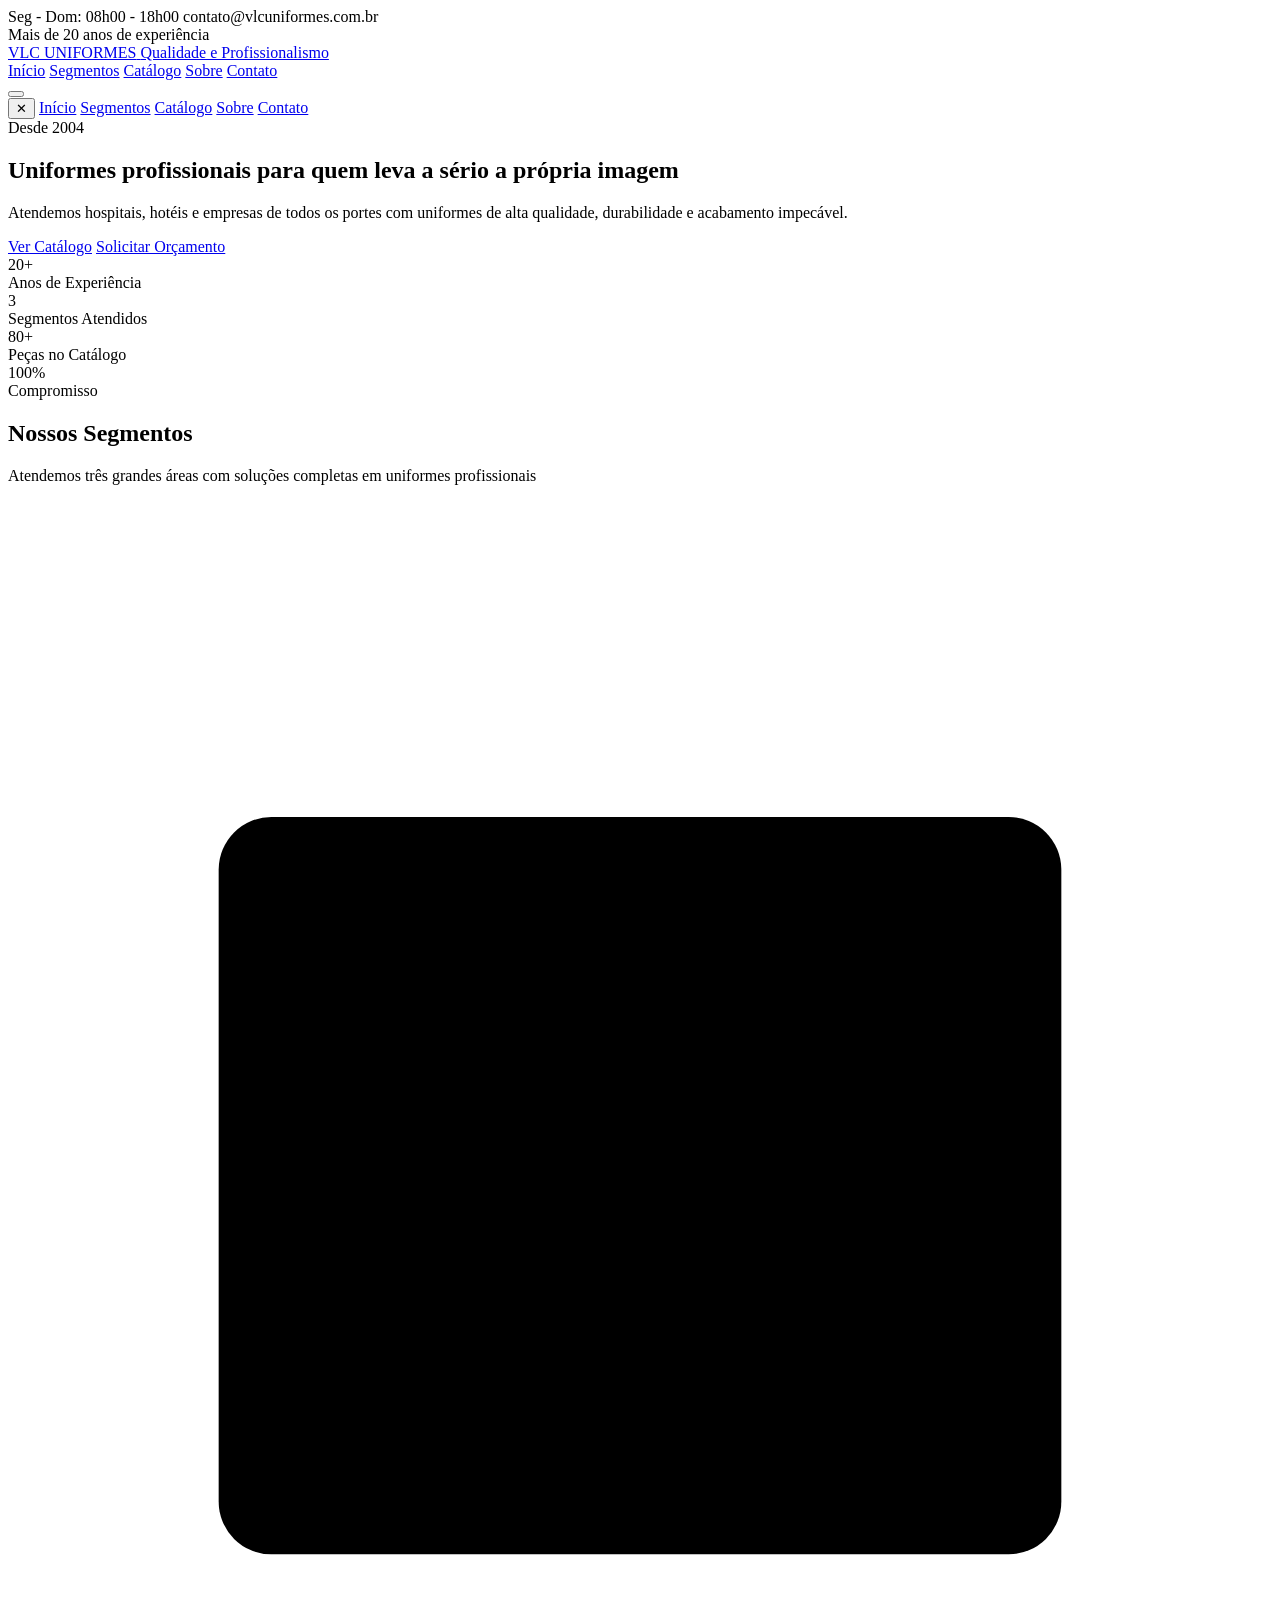
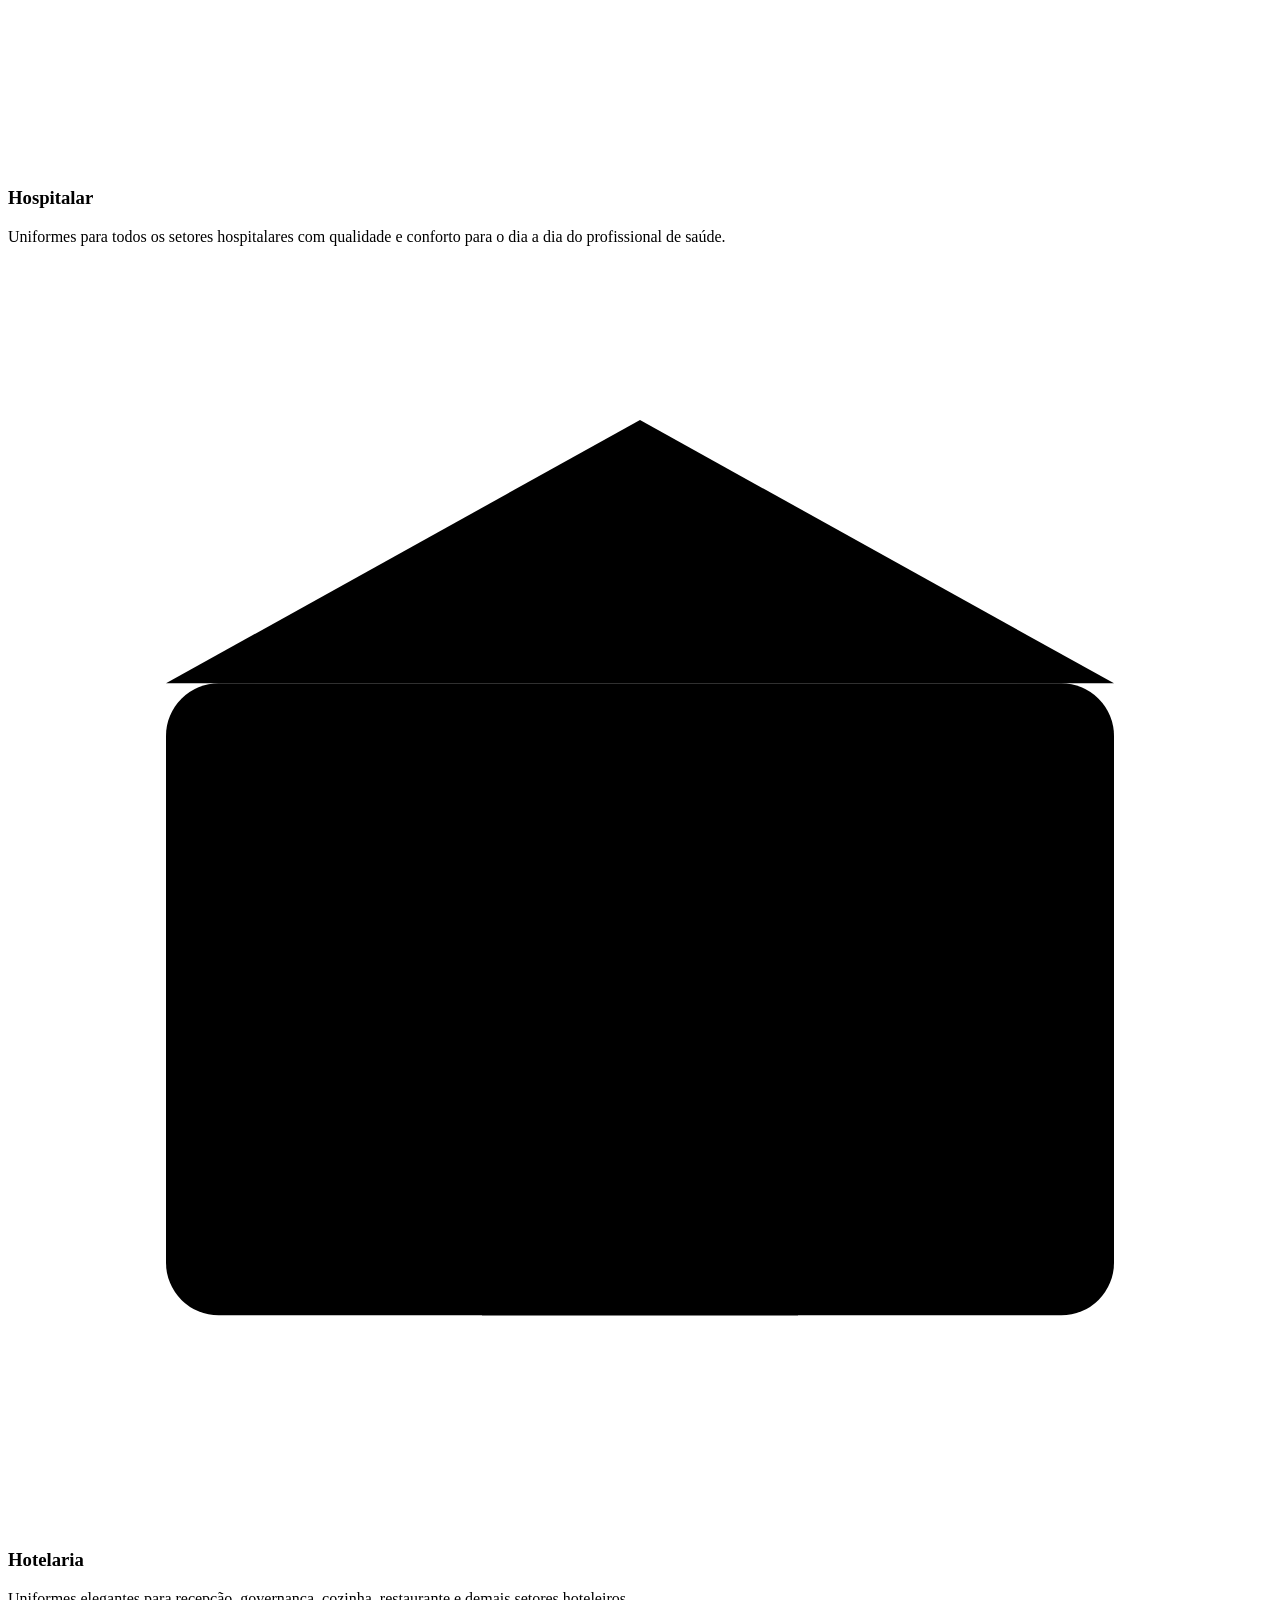
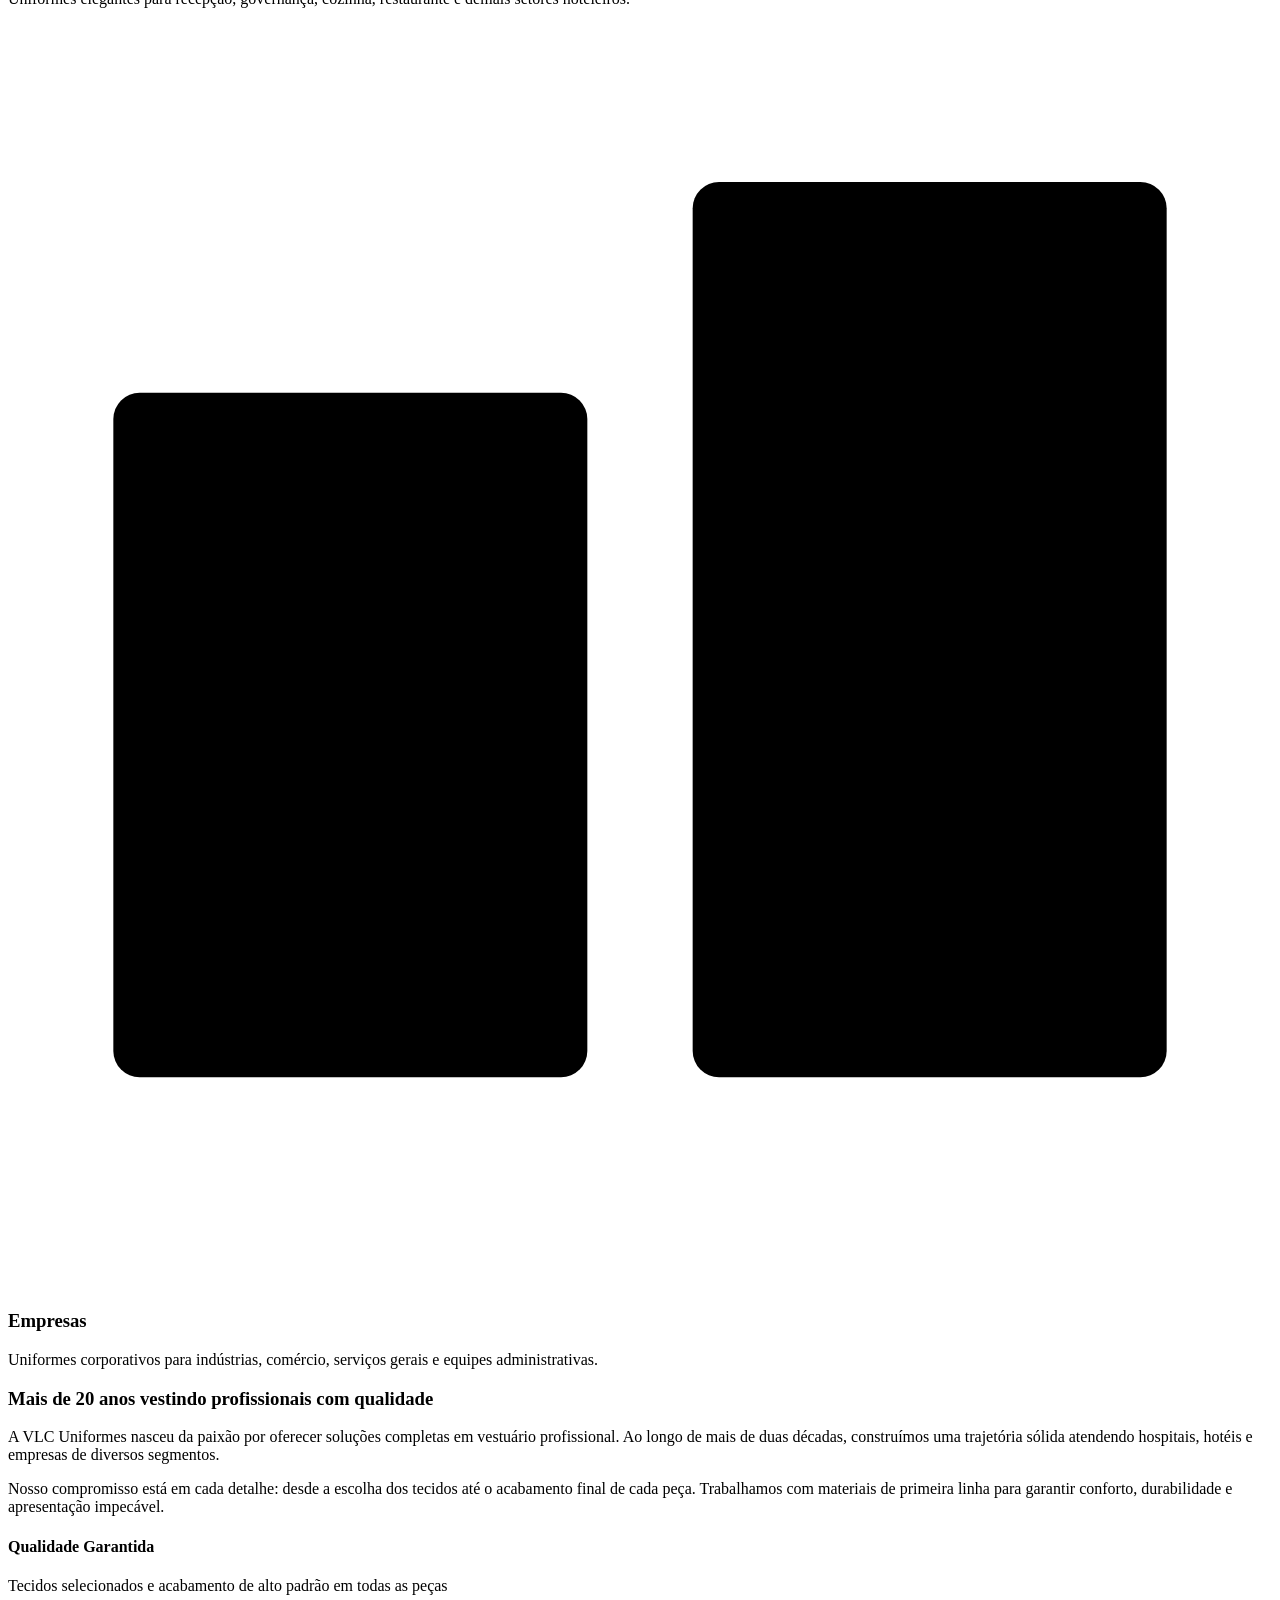
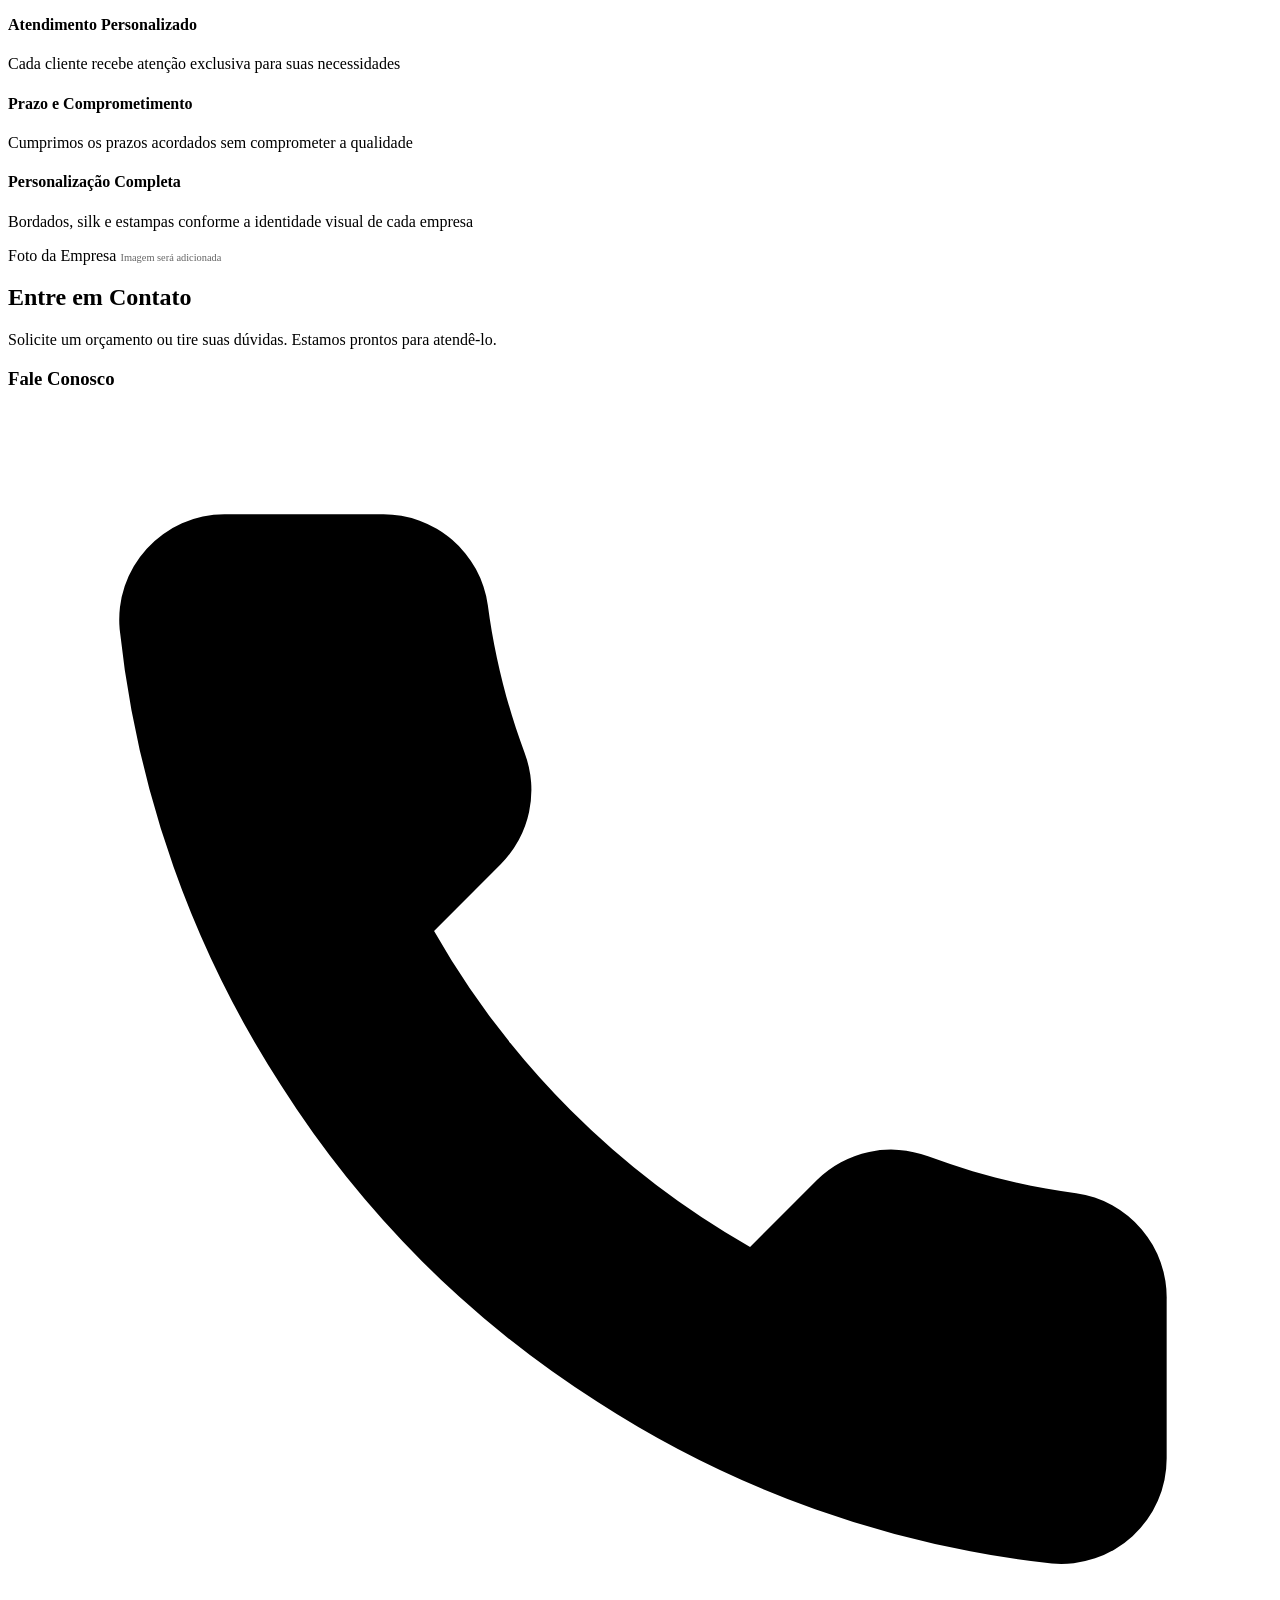
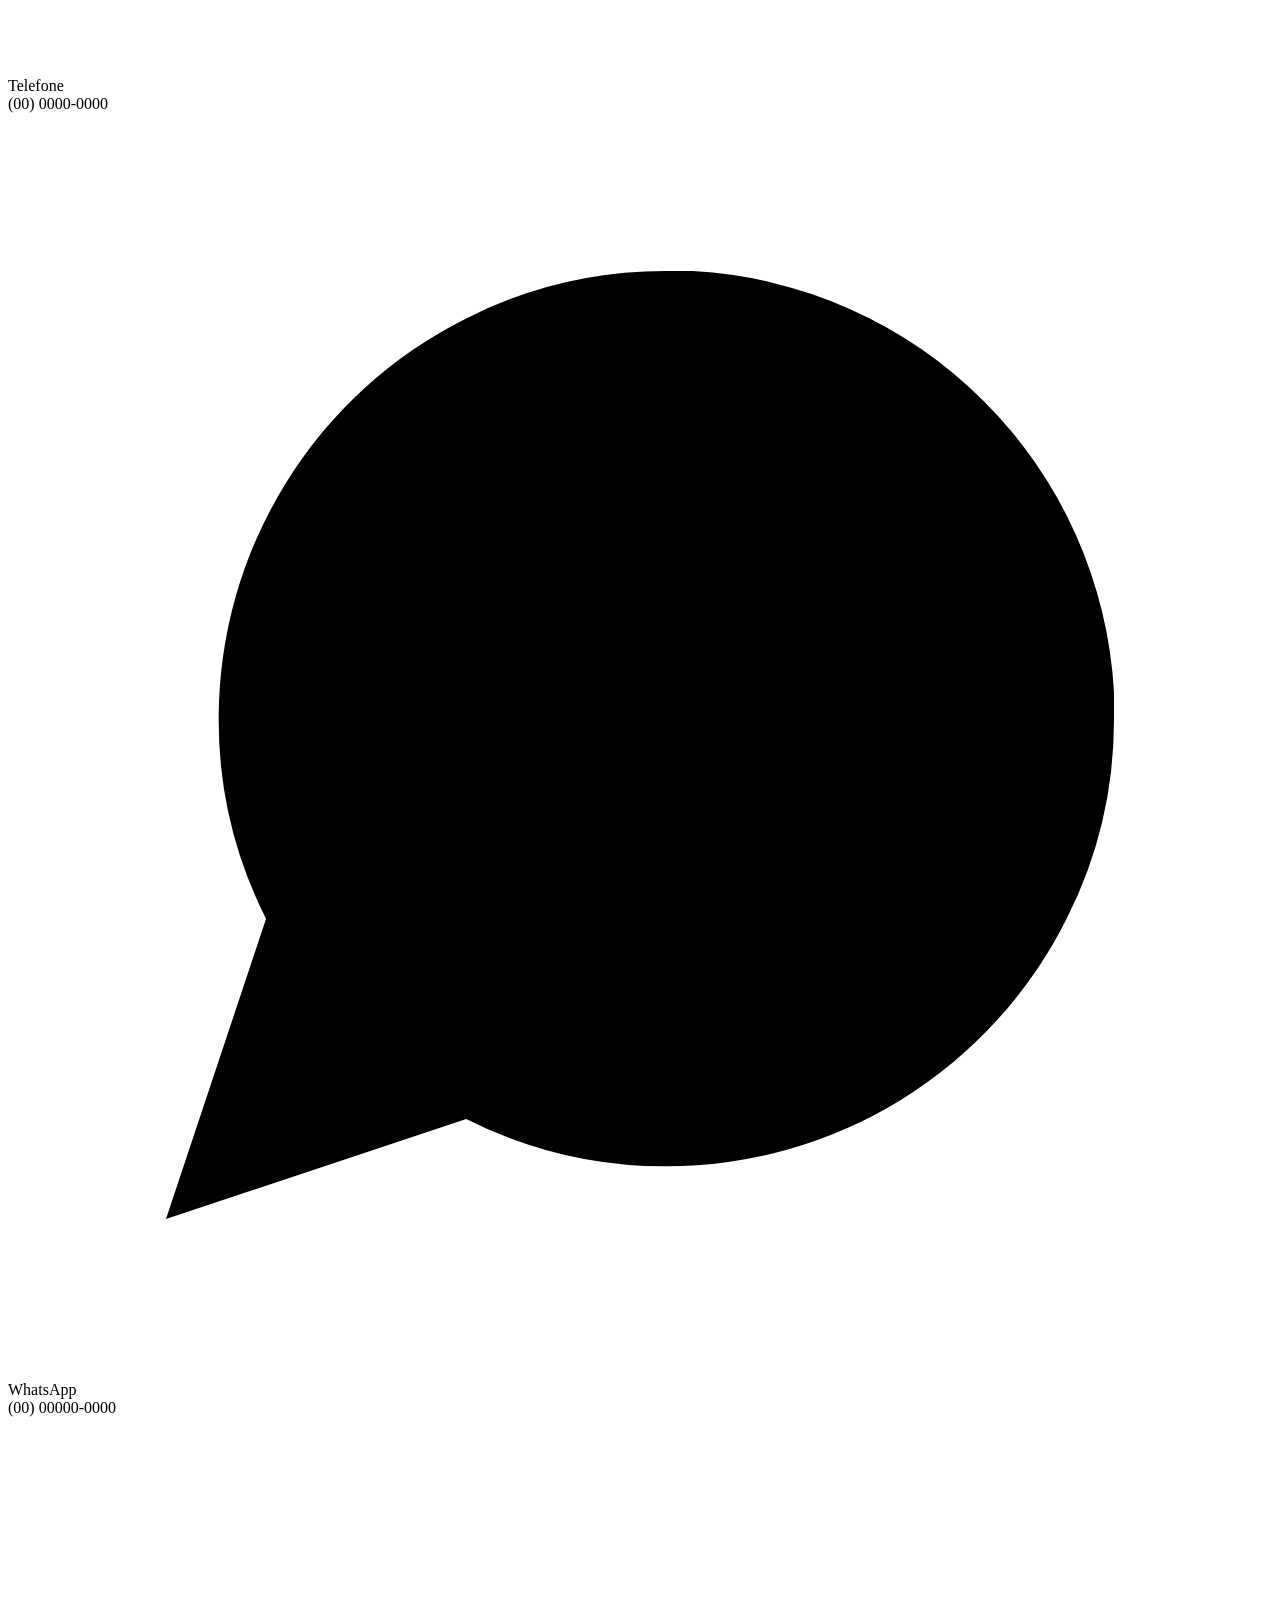
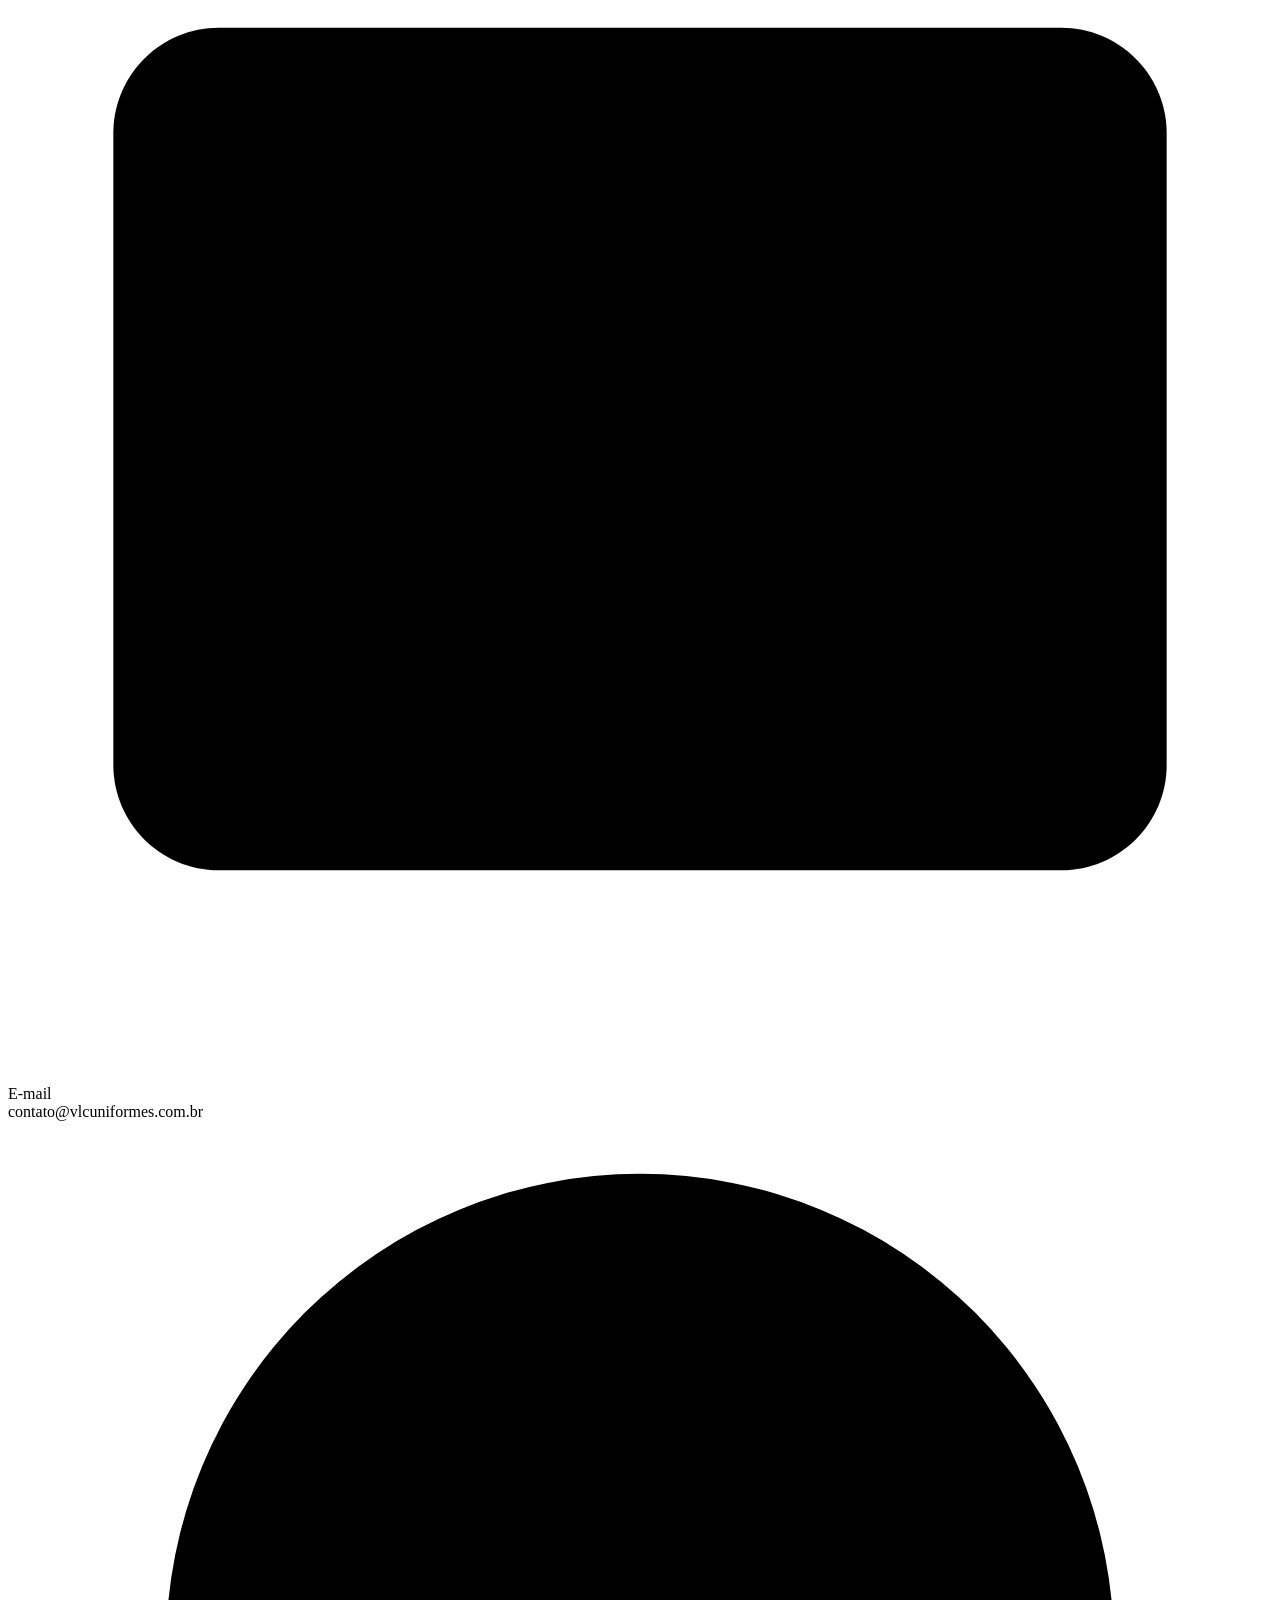
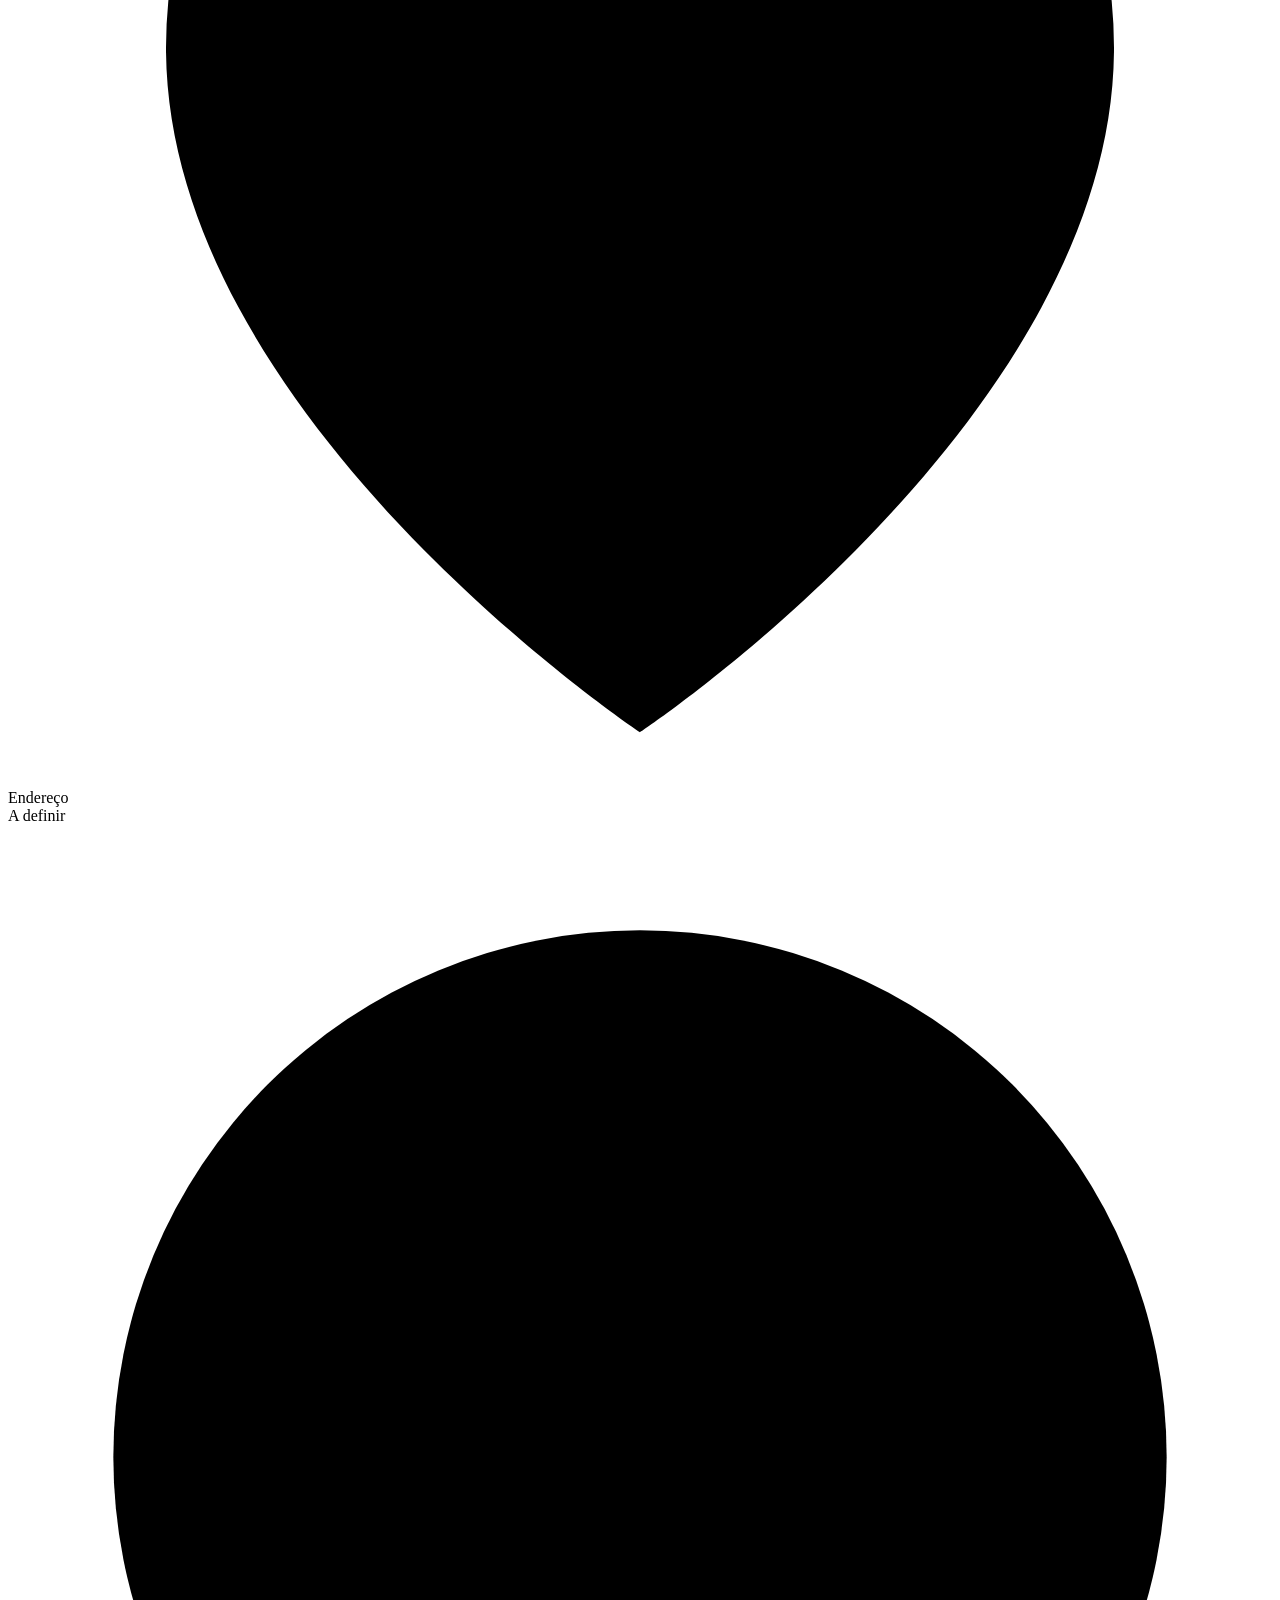
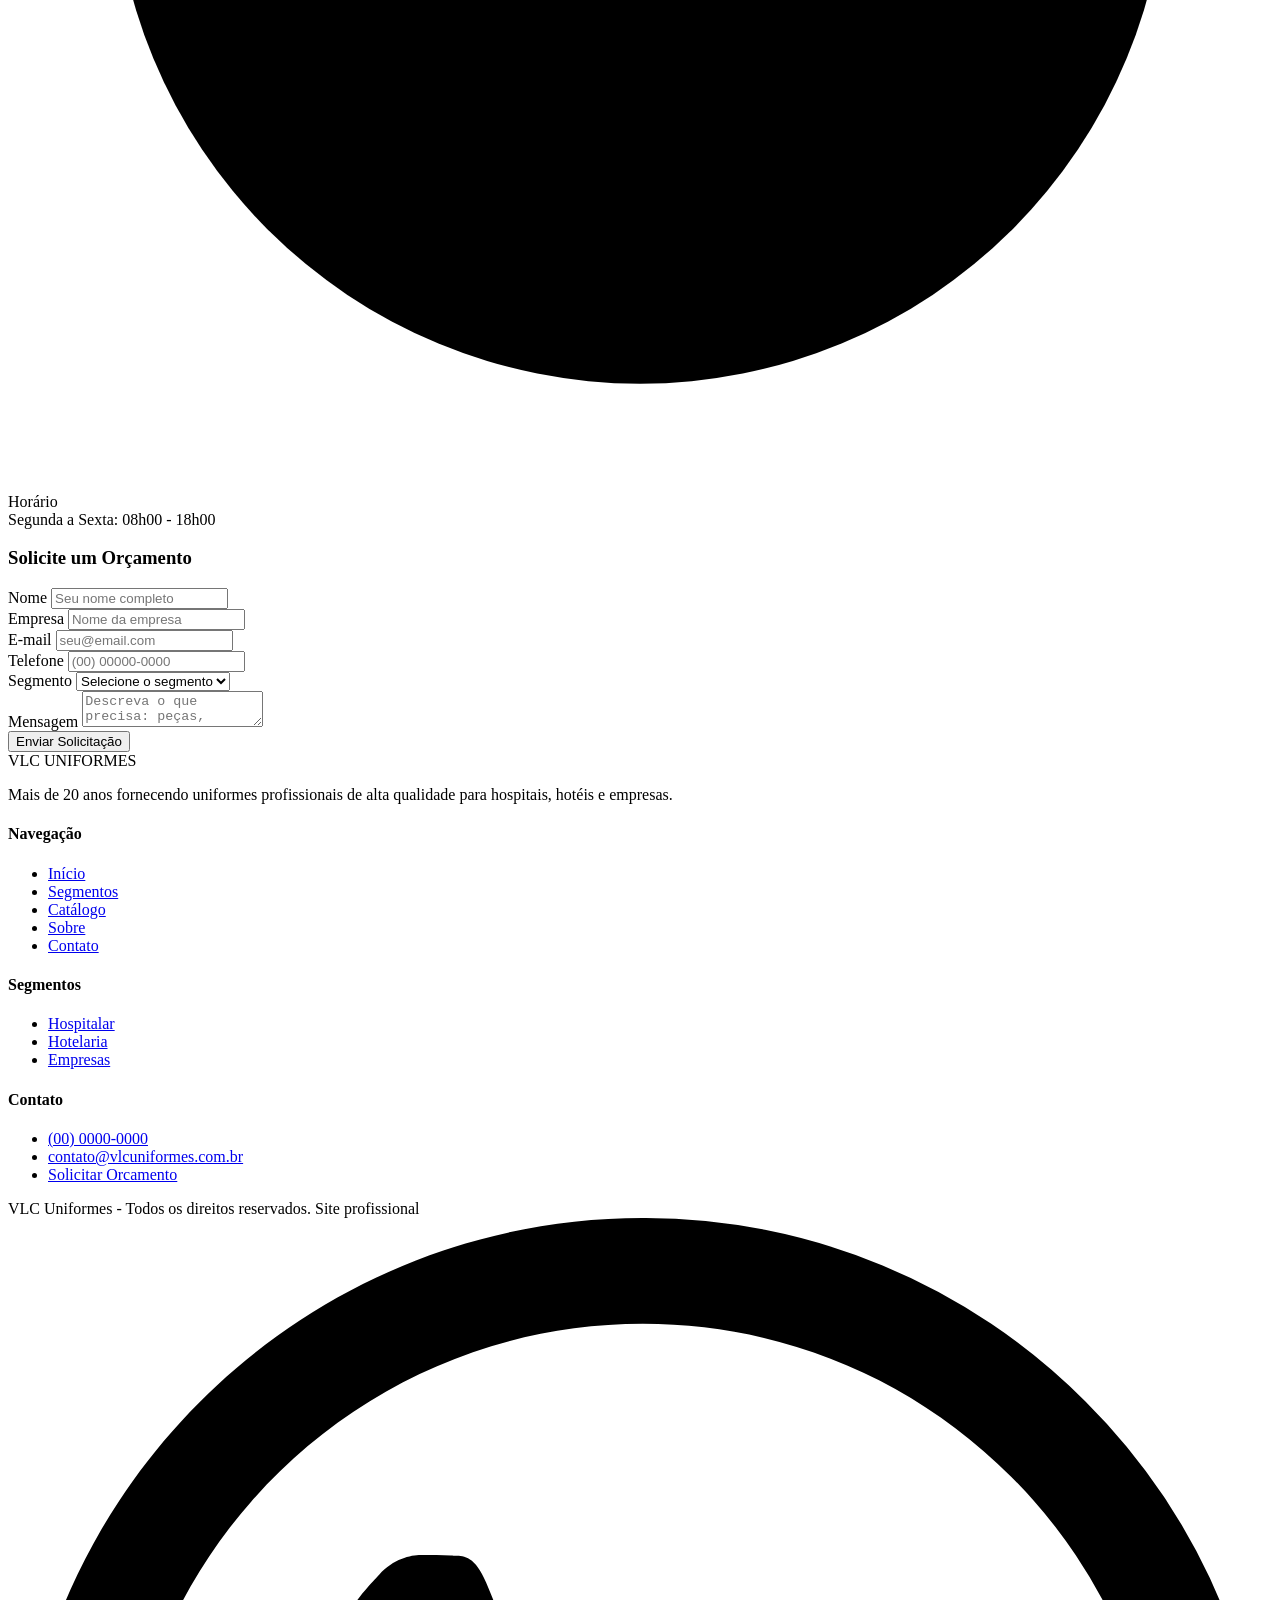
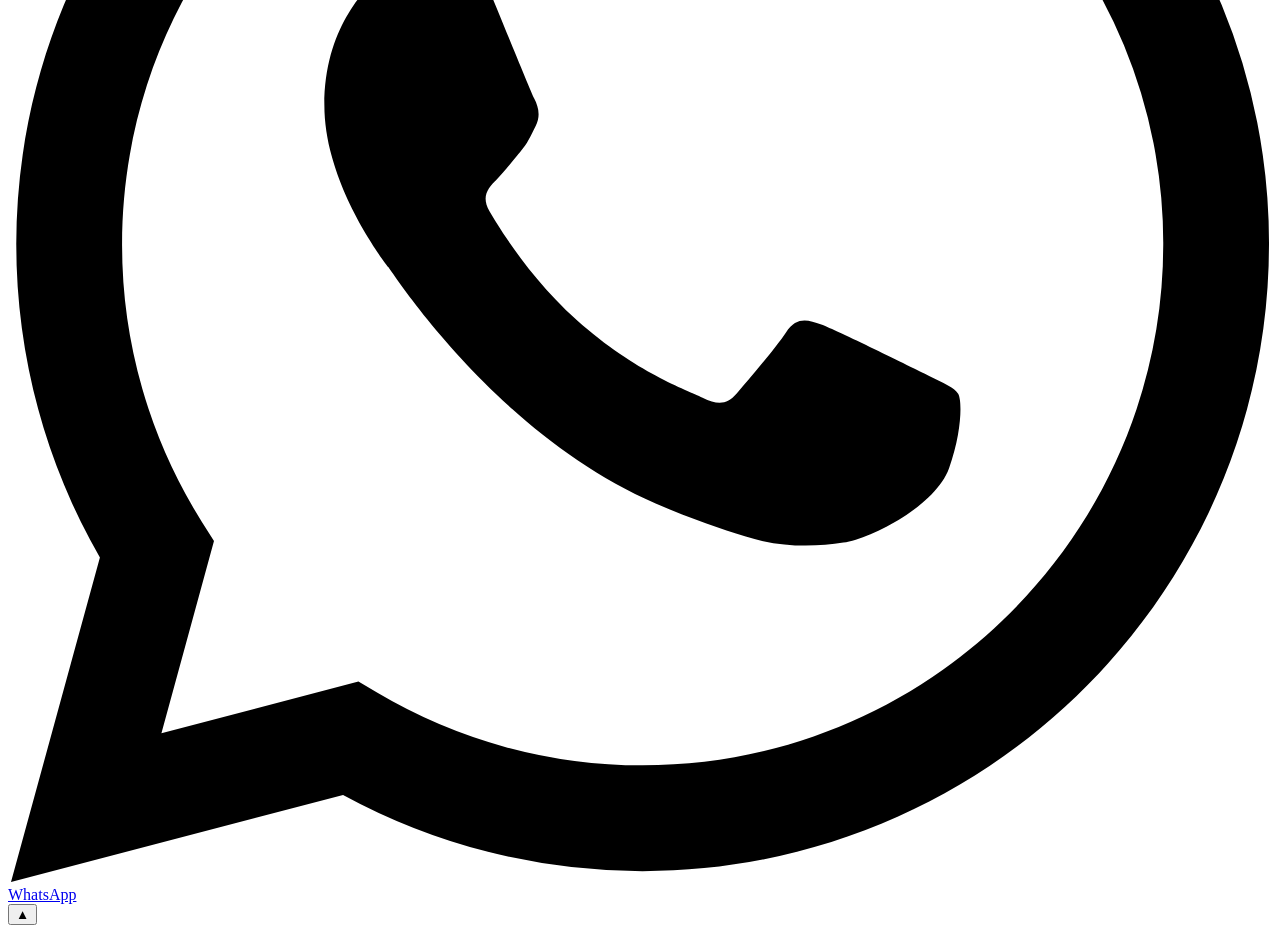
==== index.html @ 244381c3 "Add files via upload" ====
<!DOCTYPE html>
<html lang="pt-BR">
<head>
    <meta charset="UTF-8">
    <meta name="viewport" content="width=device-width, initial-scale=1.0">
    <title>VLC Uniformes | Mais de 20 Anos de Experiência em Uniformes Profissionais</title>
    <link rel="stylesheet" href="css/style.css">
</head>
<body>

    <!-- HEADER -->
    <header class="header" id="header">
        <div class="header-top">
            <div class="container">
                <div class="header-top-contact">
                    <span>Seg - Dom: 08h00 - 18h00</span>
                    <span>contato@vlcuniformes.com.br</span>
                </div>
                <span>Mais de 20 anos de experiência</span>
            </div>
        </div>
        <div class="header-main">
            <div class="container">
                <a href="#inicio" class="logo">
                    <span class="logo-name">VLC UNIFORMES</span>
                    <span class="logo-tagline">Qualidade e Profissionalismo</span>
                </a>
                <nav class="nav-desktop">
                    <a href="#inicio" class="active">Início</a>
                    <a href="#segmentos">Segmentos</a>
                    <a href="catalogo.html">Catálogo</a>
                    <a href="#sobre">Sobre</a>
                    <a href="#contato">Contato</a>
                </nav>
                <button class="hamburger" id="hamburgerBtn" aria-label="Menu">
                    <span></span><span></span><span></span>
                </button>
            </div>
        </div>
    </header>

    <div class="nav-overlay" id="navOverlay"></div>
    <nav class="nav-mobile" id="navMobile">
        <button class="nav-mobile-close" id="navClose">&#10005;</button>
        <a href="#inicio" onclick="closeMobile()">Início</a>
        <a href="#segmentos" onclick="closeMobile()">Segmentos</a>
        <a href="catalogo.html" onclick="closeMobile()">Catálogo</a>
        <a href="#sobre" onclick="closeMobile()">Sobre</a>
        <a href="#contato" onclick="closeMobile()">Contato</a>
    </nav>

    <!-- HERO -->
    <section class="hero" id="inicio">
        <div class="container">
            <div class="hero-content">
                <div class="hero-badge">Desde 2004</div>
                <h1>Uniformes profissionais para <strong>quem leva a sério</strong> a própria imagem</h1>
                <p>Atendemos hospitais, hotéis e empresas de todos os portes com uniformes de alta qualidade, durabilidade e acabamento impecável.</p>
                <div class="hero-actions">
                    <a href="catalogo.html" class="btn btn-primary">Ver Catálogo</a>
                    <a href="#contato" class="btn btn-outline">Solicitar Orçamento</a>
                </div>
            </div>
        </div>
    </section>

    <!-- STATS -->
    <div class="stats-bar">
        <div class="container">
            <div class="stats-grid">
                <div class="stat-item">
                    <div class="stat-number">20+</div>
                    <div class="stat-label">Anos de Experiência</div>
                </div>
                <div class="stat-item">
                    <div class="stat-number">3</div>
                    <div class="stat-label">Segmentos Atendidos</div>
                </div>
                <div class="stat-item">
                    <div class="stat-number">80+</div>
                    <div class="stat-label">Peças no Catálogo</div>
                </div>
                <div class="stat-item">
                    <div class="stat-number">100%</div>
                    <div class="stat-label">Compromisso</div>
                </div>
            </div>
        </div>
    </div>

    <!-- SEGMENTOS -->
    <section class="section" id="segmentos">
        <div class="container">
            <div class="section-header">
                <h2>Nossos <strong>Segmentos</strong></h2>
                <div class="section-divider"></div>
                <p>Atendemos três grandes áreas com soluções completas em uniformes profissionais</p>
            </div>
            <div class="segments-grid">
                <div class="segment-card" onclick="window.location.href='catalogo.html?tab=hospital'">
                    <div class="segment-icon">
                        <svg viewBox="0 0 48 48"><rect x="8" y="12" width="32" height="28" rx="2"/><line x1="24" y1="12" x2="24" y2="4"/><line x1="18" y1="4" x2="30" y2="4"/><line x1="24" y1="22" x2="24" y2="32"/><line x1="19" y1="27" x2="29" y2="27"/></svg>
                    </div>
                    <h3>Hospitalar</h3>
                    <p>Uniformes para todos os setores hospitalares com qualidade e conforto para o dia a dia do profissional de saúde.</p>
                </div>
                <div class="segment-card" onclick="window.location.href='catalogo.html?tab=hotel'">
                    <div class="segment-icon">
                        <svg viewBox="0 0 48 48"><rect x="6" y="16" width="36" height="24" rx="2"/><polyline points="6,16 24,6 42,16"/><rect x="18" y="28" width="12" height="12"/><line x1="24" y1="28" x2="24" y2="40"/></svg>
                    </div>
                    <h3>Hotelaria</h3>
                    <p>Uniformes elegantes para recepção, governança, cozinha, restaurante e demais setores hoteleiros.</p>
                </div>
                <div class="segment-card" onclick="window.location.href='catalogo.html?tab=empresa'">
                    <div class="segment-icon">
                        <svg viewBox="0 0 48 48"><rect x="4" y="14" width="18" height="26" rx="1"/><rect x="26" y="6" width="18" height="34" rx="1"/><line x1="10" y1="20" x2="16" y2="20"/><line x1="10" y1="26" x2="16" y2="26"/><line x1="10" y1="32" x2="16" y2="32"/><line x1="32" y1="12" x2="38" y2="12"/><line x1="32" y1="18" x2="38" y2="18"/><line x1="32" y1="24" x2="38" y2="24"/><line x1="32" y1="30" x2="38" y2="30"/></svg>
                    </div>
                    <h3>Empresas</h3>
                    <p>Uniformes corporativos para indústrias, comércio, serviços gerais e equipes administrativas.</p>
                </div>
            </div>
        </div>
    </section>


    <!-- SOBRE -->
    <section class="section section-alt" id="sobre">
        <div class="container">
            <div class="about-grid">
                <div class="about-text">
                    <h3>Mais de <strong>20 anos</strong> vestindo profissionais com qualidade</h3>
                    <p>A VLC Uniformes nasceu da paixão por oferecer soluções completas em vestuário profissional. Ao longo de mais de duas décadas, construímos uma trajetória sólida atendendo hospitais, hotéis e empresas de diversos segmentos.</p>
                    <p>Nosso compromisso está em cada detalhe: desde a escolha dos tecidos até o acabamento final de cada peça. Trabalhamos com materiais de primeira linha para garantir conforto, durabilidade e apresentação impecável.</p>
                    <div class="about-features">
                        <div class="about-feature">
                            <div class="about-feature-marker"></div>
                            <div>
                                <h4>Qualidade Garantida</h4>
                                <p>Tecidos selecionados e acabamento de alto padrão em todas as peças</p>
                            </div>
                        </div>
                        <div class="about-feature">
                            <div class="about-feature-marker"></div>
                            <div>
                                <h4>Atendimento Personalizado</h4>
                                <p>Cada cliente recebe atenção exclusiva para suas necessidades</p>
                            </div>
                        </div>
                        <div class="about-feature">
                            <div class="about-feature-marker"></div>
                            <div>
                                <h4>Prazo e Comprometimento</h4>
                                <p>Cumprimos os prazos acordados sem comprometer a qualidade</p>
                            </div>
                        </div>
                        <div class="about-feature">
                            <div class="about-feature-marker"></div>
                            <div>
                                <h4>Personalização Completa</h4>
                                <p>Bordados, silk e estampas conforme a identidade visual de cada empresa</p>
                            </div>
                        </div>
                    </div>
                </div>
                <div class="about-image-area">
                    <span>Foto da Empresa</span>
                    <span style="font-size:0.65rem;opacity:0.6;">Imagem será adicionada</span>
                </div>
            </div>
        </div>
    </section>


    <!-- CONTATO -->
    <section class="section section-white" id="contato">
        <div class="container">
            <div class="section-header">
                <h2>Entre em <strong>Contato</strong></h2>
                <div class="section-divider"></div>
                <p>Solicite um orçamento ou tire suas dúvidas. Estamos prontos para atendê-lo.</p>
            </div>
            <div class="contact-grid">
                <div class="contact-info">
                    <h3>Fale <strong>Conosco</strong></h3>
                    <div class="contact-item">
                        <div class="contact-item-icon">
                            <svg viewBox="0 0 24 24"><path d="M22 16.92v3a2 2 0 01-2.18 2 19.79 19.79 0 01-8.63-3.07 19.5 19.5 0 01-6-6 19.79 19.79 0 01-3.07-8.67A2 2 0 014.11 2h3a2 2 0 012 1.72c.127.96.361 1.903.7 2.81a2 2 0 01-.45 2.11L8.09 9.91a16 16 0 006 6l1.27-1.27a2 2 0 012.11-.45c.907.339 1.85.573 2.81.7A2 2 0 0122 16.92z"/></svg>
                        </div>
                        <div>
                            <div class="contact-item-label">Telefone</div>
                            <div class="contact-item-value">(00) 0000-0000</div>
                        </div>
                    </div>
                    <div class="contact-item">
                        <div class="contact-item-icon">
                            <svg viewBox="0 0 24 24"><path d="M21 11.5a8.38 8.38 0 01-.9 3.8 8.5 8.5 0 01-7.6 4.7 8.38 8.38 0 01-3.8-.9L3 21l1.9-5.7a8.38 8.38 0 01-.9-3.8 8.5 8.5 0 014.7-7.6 8.38 8.38 0 013.8-.9h.5a8.48 8.48 0 018 8v.5z"/></svg>
                        </div>
                        <div>
                            <div class="contact-item-label">WhatsApp</div>
                            <div class="contact-item-value">(00) 00000-0000</div>
                        </div>
                    </div>
                    <div class="contact-item">
                        <div class="contact-item-icon">
                            <svg viewBox="0 0 24 24"><path d="M4 4h16c1.1 0 2 .9 2 2v12c0 1.1-.9 2-2 2H4c-1.1 0-2-.9-2-2V6c0-1.1.9-2 2-2z"/><polyline points="22,6 12,13 2,6"/></svg>
                        </div>
                        <div>
                            <div class="contact-item-label">E-mail</div>
                            <div class="contact-item-value">contato@vlcuniformes.com.br</div>
                        </div>
                    </div>
                    <div class="contact-item">
                        <div class="contact-item-icon">
                            <svg viewBox="0 0 24 24"><path d="M21 10c0 7-9 13-9 13s-9-6-9-13a9 9 0 0118 0z"/><circle cx="12" cy="10" r="3"/></svg>
                        </div>
                        <div>
                            <div class="contact-item-label">Endereço</div>
                            <div class="contact-item-value">A definir</div>
                        </div>
                    </div>
                    <div class="contact-item">
                        <div class="contact-item-icon">
                            <svg viewBox="0 0 24 24"><circle cx="12" cy="12" r="10"/><polyline points="12 6 12 12 16 14"/></svg>
                        </div>
                        <div>
                            <div class="contact-item-label">Horário</div>
                            <div class="contact-item-value">Segunda a Sexta: 08h00 - 18h00</div>
                        </div>
                    </div>
                </div>
                <div class="contact-form">
                    <h3>Solicite um Orçamento</h3>
                    <form id="contactForm" onsubmit="handleFormSubmit(event)">
                        <div class="form-row">
                            <div class="form-group">
                                <label for="nome">Nome</label>
                                <input type="text" id="nome" name="nome" required placeholder="Seu nome completo">
                            </div>
                            <div class="form-group">
                                <label for="empresa">Empresa</label>
                                <input type="text" id="empresa" name="empresa" placeholder="Nome da empresa">
                            </div>
                        </div>
                        <div class="form-row">
                            <div class="form-group">
                                <label for="email">E-mail</label>
                                <input type="email" id="email" name="email" required placeholder="seu@email.com">
                            </div>
                            <div class="form-group">
                                <label for="telefone">Telefone</label>
                                <input type="tel" id="telefone" name="telefone" required placeholder="(00) 00000-0000">
                            </div>
                        </div>
                        <div class="form-group">
                            <label for="segmento">Segmento</label>
                            <select id="segmento" name="segmento">
                                <option value="">Selecione o segmento</option>
                                <option value="hospitalar">Hospitalar</option>
                                <option value="hotelaria">Hotelaria</option>
                                <option value="empresas">Empresas</option>
                            </select>
                        </div>
                        <div class="form-group">
                            <label for="mensagem">Mensagem</label>
                            <textarea id="mensagem" name="mensagem" placeholder="Descreva o que precisa: peças, quantidades, setores..."></textarea>
                        </div>
                        <div class="form-submit">
                            <button type="submit" class="btn btn-dark">Enviar Solicitação</button>
                        </div>
                    </form>
                </div>
            </div>
        </div>
    </section>


    <!-- FOOTER -->
    <footer class="footer">
        <div class="container">
            <div class="footer-grid">
                <div class="footer-brand">
                    <div class="logo-name">VLC UNIFORMES</div>
                    <p>Mais de 20 anos fornecendo uniformes profissionais de alta qualidade para hospitais, hotéis e empresas.</p>
                </div>
                <div>
                    <h4>Navegação</h4>
                    <ul>
                        <li><a href="#inicio">Início</a></li>
                        <li><a href="#segmentos">Segmentos</a></li>
                        <li><a href="catalogo.html">Catálogo</a></li>
                        <li><a href="#sobre">Sobre</a></li>
                        <li><a href="#contato">Contato</a></li>
                    </ul>
                </div>
                <div>
                    <h4>Segmentos</h4>
                    <ul>
                        <li><a href="catalogo.html?tab=hospital">Hospitalar</a></li>
                        <li><a href="catalogo.html?tab=hotel">Hotelaria</a></li>
                        <li><a href="catalogo.html?tab=empresa">Empresas</a></li>
                    </ul>
                </div>
                <div>
                    <h4>Contato</h4>
                    <ul>
                        <li><a href="tel:0000000000">(00) 0000-0000</a></li>
                        <li><a href="mailto:contato@vlcuniformes.com.br">contato@vlcuniformes.com.br</a></li>
                        <li><a href="#contato">Solicitar Orcamento</a></li>
                    </ul>
                </div>
            </div>
            <div class="footer-bottom">
                <span>VLC Uniformes - Todos os direitos reservados.</span>
                <span>Site profissional</span>
            </div>
        </div>
    </footer>


    <!-- WHATSAPP FLOAT -->
    <div class="whatsapp-float">
        <a href="https://wa.me/5500000000000" target="_blank" rel="noopener">
            <svg viewBox="0 0 24 24"><path d="M17.472 14.382c-.297-.149-1.758-.867-2.03-.967-.273-.099-.471-.148-.67.15-.197.297-.767.966-.94 1.164-.173.199-.347.223-.644.075-.297-.15-1.255-.463-2.39-1.475-.883-.788-1.48-1.761-1.653-2.059-.173-.297-.018-.458.13-.606.134-.133.298-.347.446-.52.149-.174.198-.298.298-.497.099-.198.05-.371-.025-.52-.075-.149-.669-1.612-.916-2.207-.242-.579-.487-.5-.669-.51-.173-.008-.371-.01-.57-.01-.198 0-.52.074-.792.372-.272.297-1.04 1.016-1.04 2.479 0 1.462 1.065 2.875 1.213 3.074.149.198 2.096 3.2 5.077 4.487.709.306 1.262.489 1.694.625.712.227 1.36.195 1.871.118.571-.085 1.758-.719 2.006-1.413.248-.694.248-1.289.173-1.413-.074-.124-.272-.198-.57-.347m-5.421 7.403h-.004a9.87 9.87 0 01-5.031-1.378l-.361-.214-3.741.982.998-3.648-.235-.374a9.86 9.86 0 01-1.51-5.26c.001-5.45 4.436-9.884 9.888-9.884 2.64 0 5.122 1.03 6.988 2.898a9.825 9.825 0 012.893 6.994c-.003 5.45-4.437 9.884-9.885 9.884m8.413-18.297A11.815 11.815 0 0012.05 0C5.495 0 .16 5.335.157 11.892c0 2.096.547 4.142 1.588 5.945L.057 24l6.305-1.654a11.882 11.882 0 005.683 1.448h.005c6.554 0 11.89-5.335 11.893-11.893a11.821 11.821 0 00-3.48-8.413z"/></svg>
            <span class="wpp-label">WhatsApp</span>
        </a>
    </div>

    <!-- BACK TO TOP -->
    <button class="back-to-top" id="backToTop" onclick="window.scrollTo({top:0,behavior:'smooth'})">&#9650;</button>


    <script src="js/scripts.js"></script>
</body>
</html>
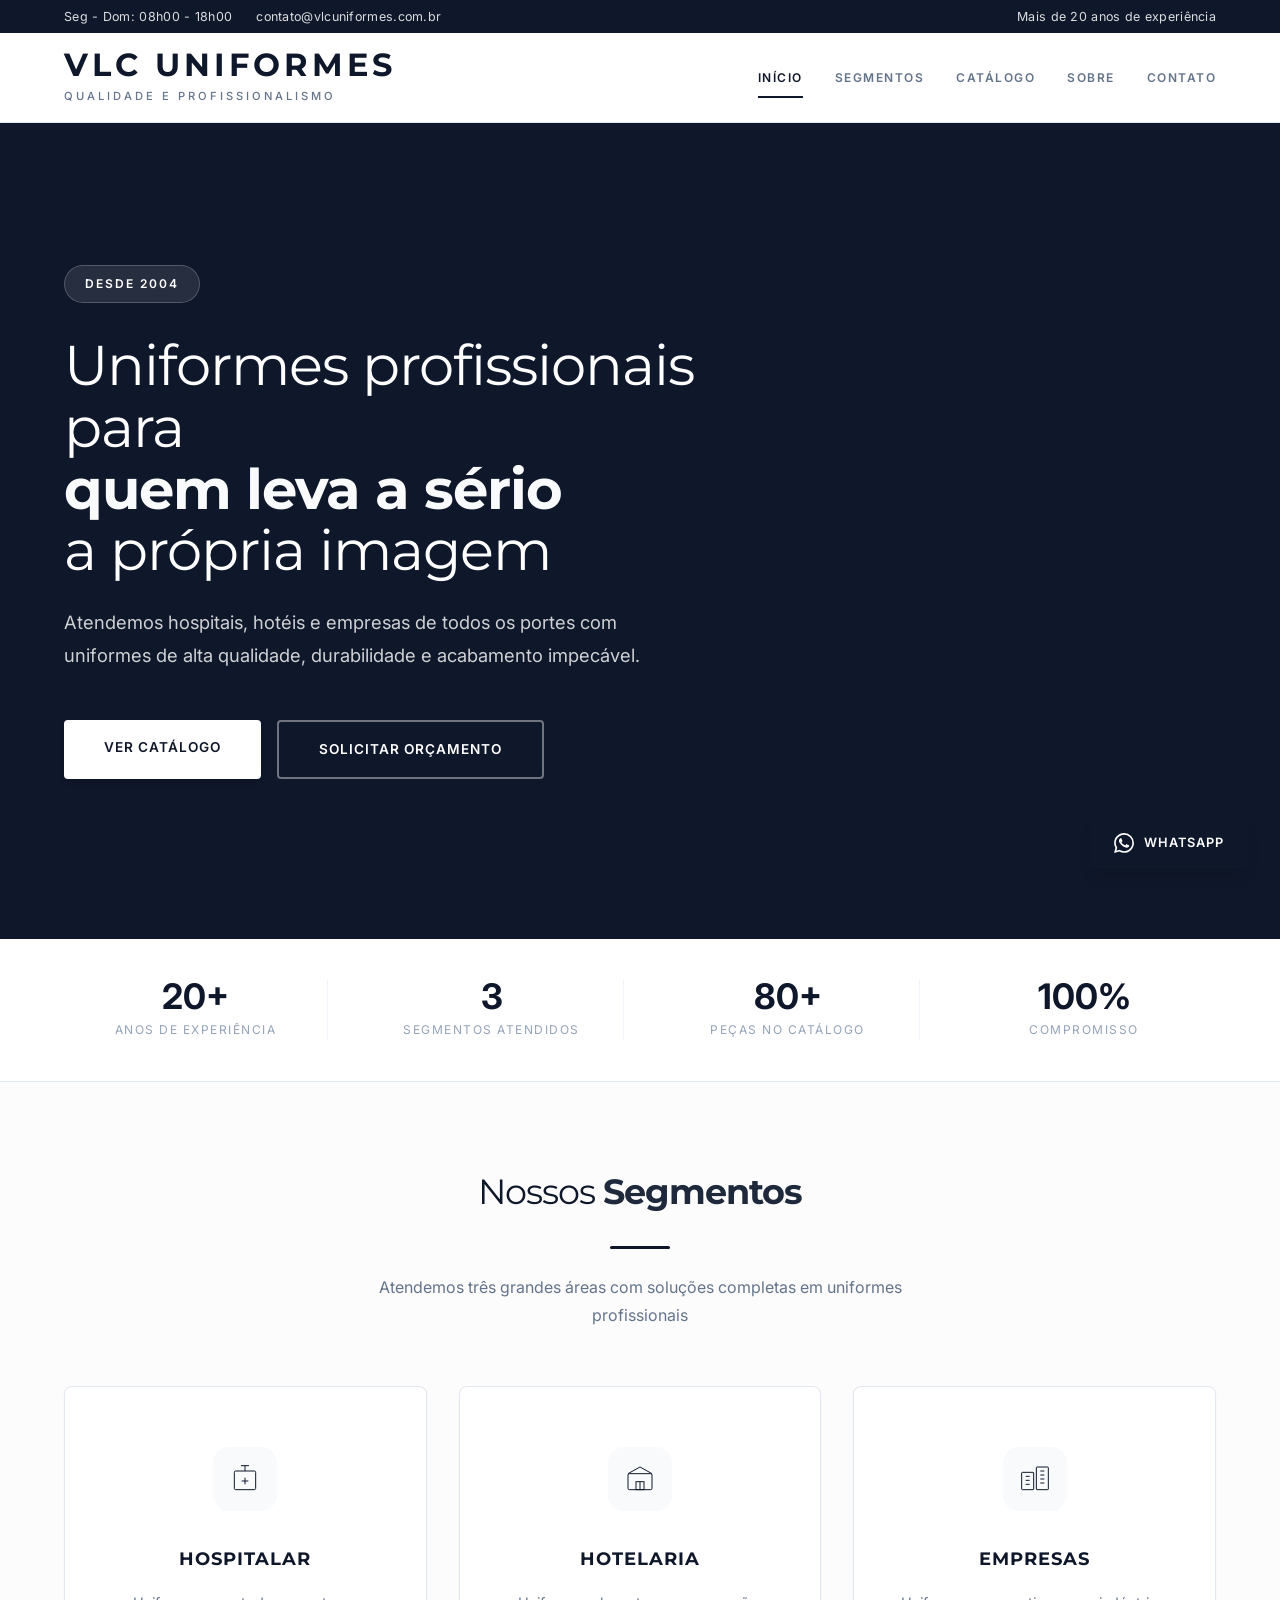
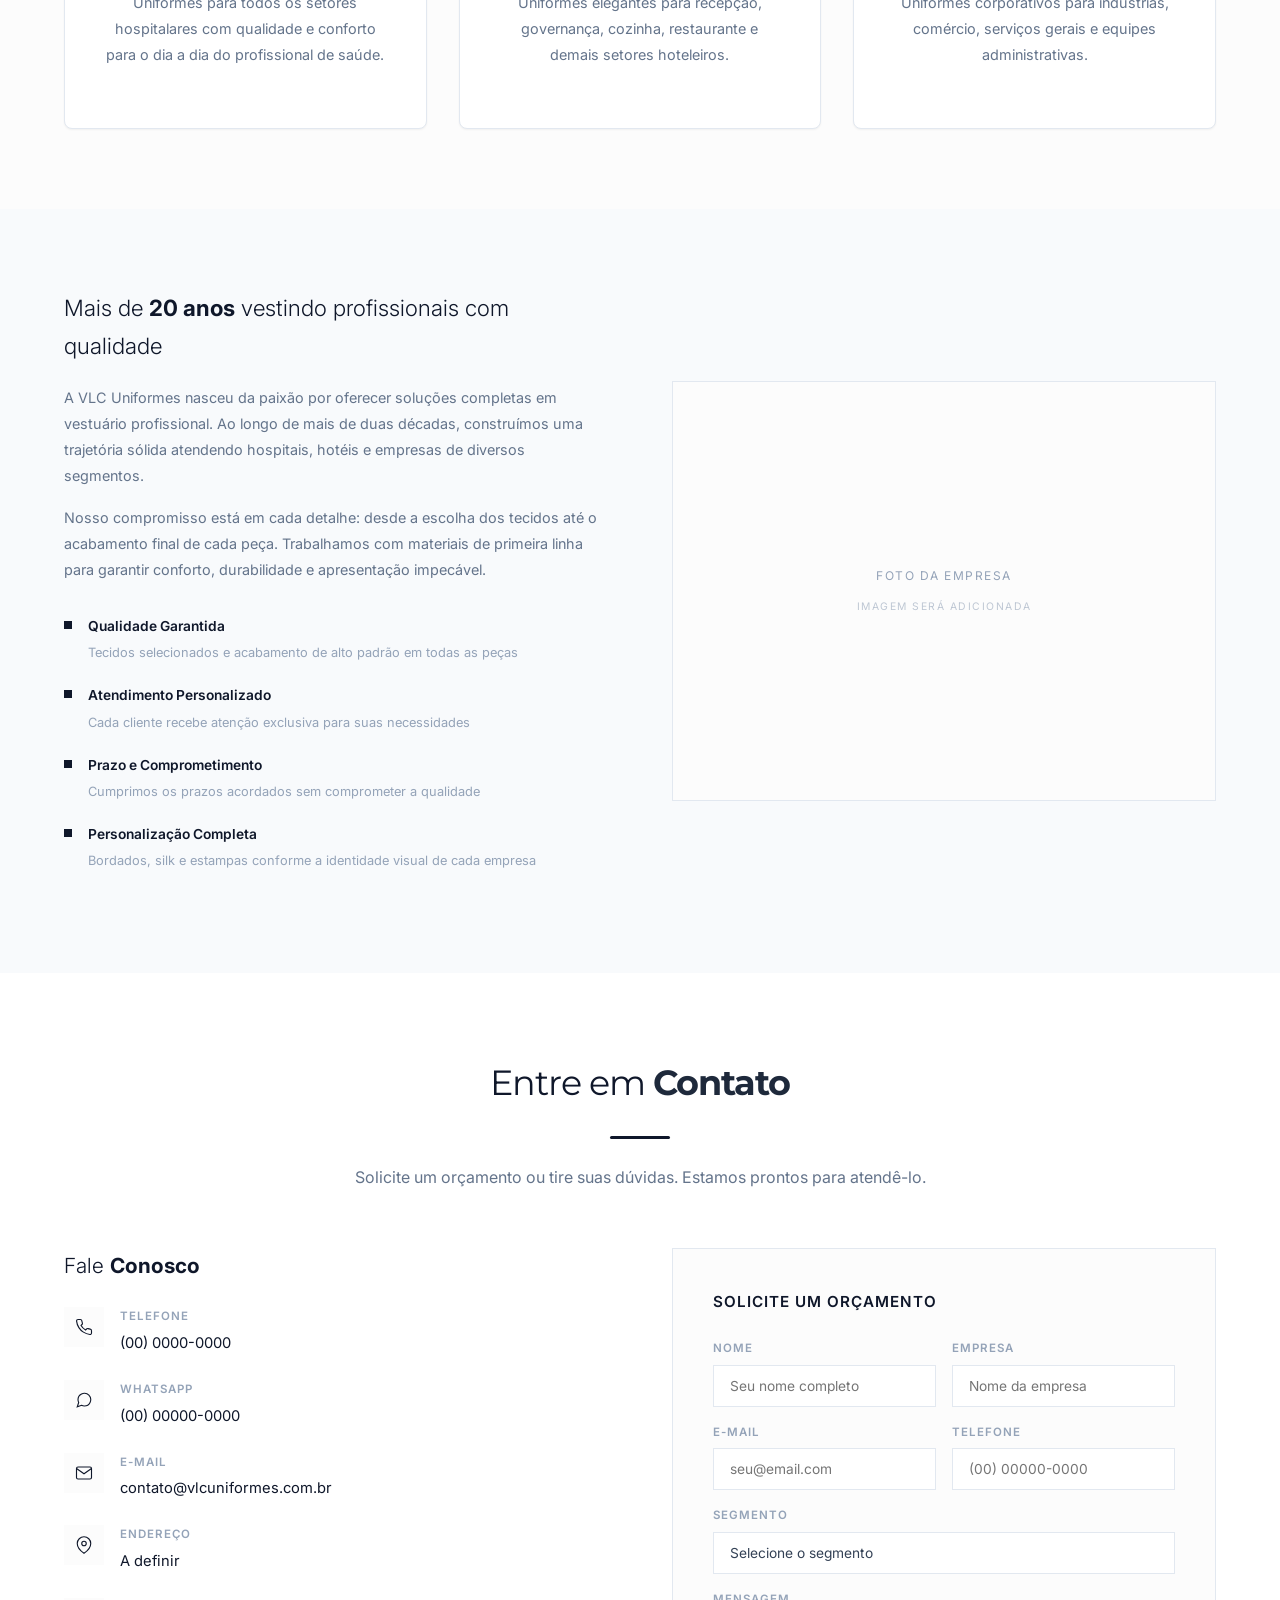
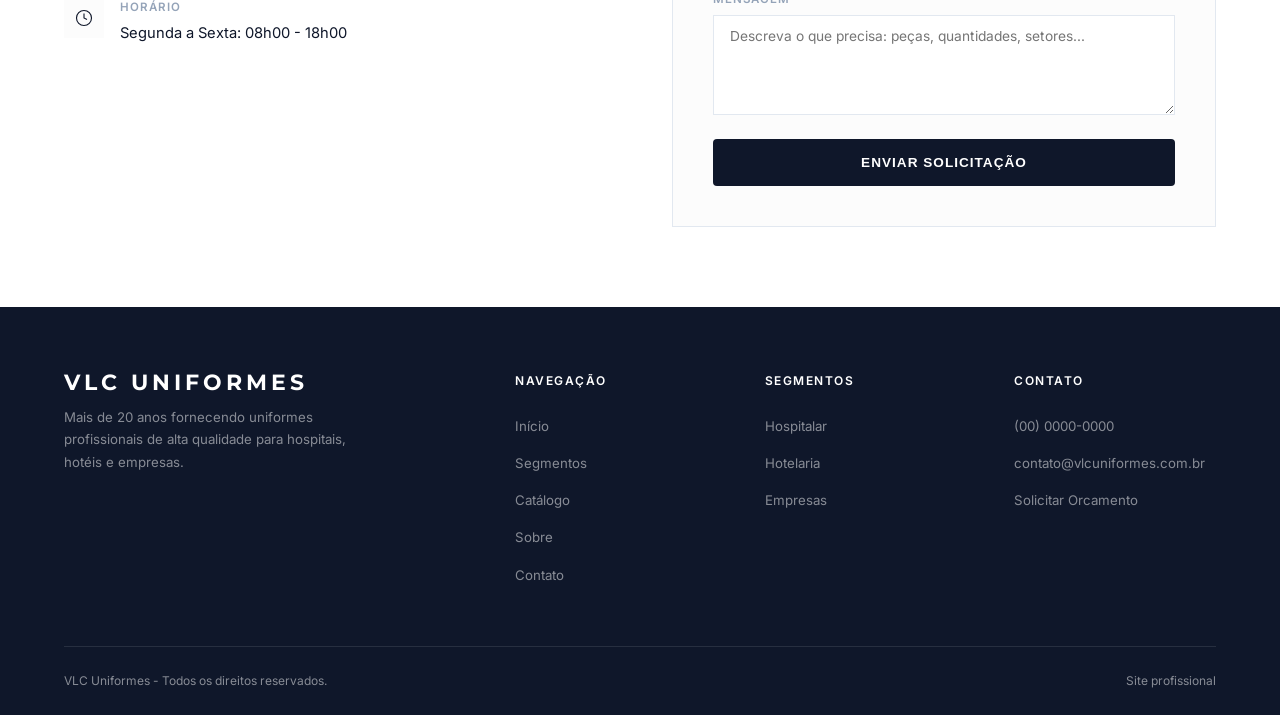
==== commit d75a26b9: "Add site files and Pages workflow" ====
--- a/index.html
+++ b/index.html
@@ -1,334 +1,334 @@
-<!DOCTYPE html>
-<html lang="pt-BR">
-<head>
-    <meta charset="UTF-8">
-    <meta name="viewport" content="width=device-width, initial-scale=1.0">
-    <title>VLC Uniformes | Mais de 20 Anos de Experiência em Uniformes Profissionais</title>
-    <link rel="stylesheet" href="css/style.css">
-</head>
-<body>
-
-    <!-- HEADER -->
-    <header class="header" id="header">
-        <div class="header-top">
-            <div class="container">
-                <div class="header-top-contact">
-                    <span>Seg - Dom: 08h00 - 18h00</span>
-                    <span>contato@vlcuniformes.com.br</span>
-                </div>
-                <span>Mais de 20 anos de experiência</span>
-            </div>
-        </div>
-        <div class="header-main">
-            <div class="container">
-                <a href="#inicio" class="logo">
-                    <span class="logo-name">VLC UNIFORMES</span>
-                    <span class="logo-tagline">Qualidade e Profissionalismo</span>
-                </a>
-                <nav class="nav-desktop">
-                    <a href="#inicio" class="active">Início</a>
-                    <a href="#segmentos">Segmentos</a>
-                    <a href="catalogo.html">Catálogo</a>
-                    <a href="#sobre">Sobre</a>
-                    <a href="#contato">Contato</a>
-                </nav>
-                <button class="hamburger" id="hamburgerBtn" aria-label="Menu">
-                    <span></span><span></span><span></span>
-                </button>
-            </div>
-        </div>
-    </header>
-
-    <div class="nav-overlay" id="navOverlay"></div>
-    <nav class="nav-mobile" id="navMobile">
-        <button class="nav-mobile-close" id="navClose">&#10005;</button>
-        <a href="#inicio" onclick="closeMobile()">Início</a>
-        <a href="#segmentos" onclick="closeMobile()">Segmentos</a>
-        <a href="catalogo.html" onclick="closeMobile()">Catálogo</a>
-        <a href="#sobre" onclick="closeMobile()">Sobre</a>
-        <a href="#contato" onclick="closeMobile()">Contato</a>
-    </nav>
-
-    <!-- HERO -->
-    <section class="hero" id="inicio">
-        <div class="container">
-            <div class="hero-content">
-                <div class="hero-badge">Desde 2004</div>
-                <h1>Uniformes profissionais para <strong>quem leva a sério</strong> a própria imagem</h1>
-                <p>Atendemos hospitais, hotéis e empresas de todos os portes com uniformes de alta qualidade, durabilidade e acabamento impecável.</p>
-                <div class="hero-actions">
-                    <a href="catalogo.html" class="btn btn-primary">Ver Catálogo</a>
-                    <a href="#contato" class="btn btn-outline">Solicitar Orçamento</a>
-                </div>
-            </div>
-        </div>
-    </section>
-
-    <!-- STATS -->
-    <div class="stats-bar">
-        <div class="container">
-            <div class="stats-grid">
-                <div class="stat-item">
-                    <div class="stat-number">20+</div>
-                    <div class="stat-label">Anos de Experiência</div>
-                </div>
-                <div class="stat-item">
-                    <div class="stat-number">3</div>
-                    <div class="stat-label">Segmentos Atendidos</div>
-                </div>
-                <div class="stat-item">
-                    <div class="stat-number">80+</div>
-                    <div class="stat-label">Peças no Catálogo</div>
-                </div>
-                <div class="stat-item">
-                    <div class="stat-number">100%</div>
-                    <div class="stat-label">Compromisso</div>
-                </div>
-            </div>
-        </div>
-    </div>
-
-    <!-- SEGMENTOS -->
-    <section class="section" id="segmentos">
-        <div class="container">
-            <div class="section-header">
-                <h2>Nossos <strong>Segmentos</strong></h2>
-                <div class="section-divider"></div>
-                <p>Atendemos três grandes áreas com soluções completas em uniformes profissionais</p>
-            </div>
-            <div class="segments-grid">
-                <div class="segment-card" onclick="window.location.href='catalogo.html?tab=hospital'">
-                    <div class="segment-icon">
-                        <svg viewBox="0 0 48 48"><rect x="8" y="12" width="32" height="28" rx="2"/><line x1="24" y1="12" x2="24" y2="4"/><line x1="18" y1="4" x2="30" y2="4"/><line x1="24" y1="22" x2="24" y2="32"/><line x1="19" y1="27" x2="29" y2="27"/></svg>
-                    </div>
-                    <h3>Hospitalar</h3>
-                    <p>Uniformes para todos os setores hospitalares com qualidade e conforto para o dia a dia do profissional de saúde.</p>
-                </div>
-                <div class="segment-card" onclick="window.location.href='catalogo.html?tab=hotel'">
-                    <div class="segment-icon">
-                        <svg viewBox="0 0 48 48"><rect x="6" y="16" width="36" height="24" rx="2"/><polyline points="6,16 24,6 42,16"/><rect x="18" y="28" width="12" height="12"/><line x1="24" y1="28" x2="24" y2="40"/></svg>
-                    </div>
-                    <h3>Hotelaria</h3>
-                    <p>Uniformes elegantes para recepção, governança, cozinha, restaurante e demais setores hoteleiros.</p>
-                </div>
-                <div class="segment-card" onclick="window.location.href='catalogo.html?tab=empresa'">
-                    <div class="segment-icon">
-                        <svg viewBox="0 0 48 48"><rect x="4" y="14" width="18" height="26" rx="1"/><rect x="26" y="6" width="18" height="34" rx="1"/><line x1="10" y1="20" x2="16" y2="20"/><line x1="10" y1="26" x2="16" y2="26"/><line x1="10" y1="32" x2="16" y2="32"/><line x1="32" y1="12" x2="38" y2="12"/><line x1="32" y1="18" x2="38" y2="18"/><line x1="32" y1="24" x2="38" y2="24"/><line x1="32" y1="30" x2="38" y2="30"/></svg>
-                    </div>
-                    <h3>Empresas</h3>
-                    <p>Uniformes corporativos para indústrias, comércio, serviços gerais e equipes administrativas.</p>
-                </div>
-            </div>
-        </div>
-    </section>
-
-
-    <!-- SOBRE -->
-    <section class="section section-alt" id="sobre">
-        <div class="container">
-            <div class="about-grid">
-                <div class="about-text">
-                    <h3>Mais de <strong>20 anos</strong> vestindo profissionais com qualidade</h3>
-                    <p>A VLC Uniformes nasceu da paixão por oferecer soluções completas em vestuário profissional. Ao longo de mais de duas décadas, construímos uma trajetória sólida atendendo hospitais, hotéis e empresas de diversos segmentos.</p>
-                    <p>Nosso compromisso está em cada detalhe: desde a escolha dos tecidos até o acabamento final de cada peça. Trabalhamos com materiais de primeira linha para garantir conforto, durabilidade e apresentação impecável.</p>
-                    <div class="about-features">
-                        <div class="about-feature">
-                            <div class="about-feature-marker"></div>
-                            <div>
-                                <h4>Qualidade Garantida</h4>
-                                <p>Tecidos selecionados e acabamento de alto padrão em todas as peças</p>
-                            </div>
-                        </div>
-                        <div class="about-feature">
-                            <div class="about-feature-marker"></div>
-                            <div>
-                                <h4>Atendimento Personalizado</h4>
-                                <p>Cada cliente recebe atenção exclusiva para suas necessidades</p>
-                            </div>
-                        </div>
-                        <div class="about-feature">
-                            <div class="about-feature-marker"></div>
-                            <div>
-                                <h4>Prazo e Comprometimento</h4>
-                                <p>Cumprimos os prazos acordados sem comprometer a qualidade</p>
-                            </div>
-                        </div>
-                        <div class="about-feature">
-                            <div class="about-feature-marker"></div>
-                            <div>
-                                <h4>Personalização Completa</h4>
-                                <p>Bordados, silk e estampas conforme a identidade visual de cada empresa</p>
-                            </div>
-                        </div>
-                    </div>
-                </div>
-                <div class="about-image-area">
-                    <span>Foto da Empresa</span>
-                    <span style="font-size:0.65rem;opacity:0.6;">Imagem será adicionada</span>
-                </div>
-            </div>
-        </div>
-    </section>
-
-
-    <!-- CONTATO -->
-    <section class="section section-white" id="contato">
-        <div class="container">
-            <div class="section-header">
-                <h2>Entre em <strong>Contato</strong></h2>
-                <div class="section-divider"></div>
-                <p>Solicite um orçamento ou tire suas dúvidas. Estamos prontos para atendê-lo.</p>
-            </div>
-            <div class="contact-grid">
-                <div class="contact-info">
-                    <h3>Fale <strong>Conosco</strong></h3>
-                    <div class="contact-item">
-                        <div class="contact-item-icon">
-                            <svg viewBox="0 0 24 24"><path d="M22 16.92v3a2 2 0 01-2.18 2 19.79 19.79 0 01-8.63-3.07 19.5 19.5 0 01-6-6 19.79 19.79 0 01-3.07-8.67A2 2 0 014.11 2h3a2 2 0 012 1.72c.127.96.361 1.903.7 2.81a2 2 0 01-.45 2.11L8.09 9.91a16 16 0 006 6l1.27-1.27a2 2 0 012.11-.45c.907.339 1.85.573 2.81.7A2 2 0 0122 16.92z"/></svg>
-                        </div>
-                        <div>
-                            <div class="contact-item-label">Telefone</div>
-                            <div class="contact-item-value">(00) 0000-0000</div>
-                        </div>
-                    </div>
-                    <div class="contact-item">
-                        <div class="contact-item-icon">
-                            <svg viewBox="0 0 24 24"><path d="M21 11.5a8.38 8.38 0 01-.9 3.8 8.5 8.5 0 01-7.6 4.7 8.38 8.38 0 01-3.8-.9L3 21l1.9-5.7a8.38 8.38 0 01-.9-3.8 8.5 8.5 0 014.7-7.6 8.38 8.38 0 013.8-.9h.5a8.48 8.48 0 018 8v.5z"/></svg>
-                        </div>
-                        <div>
-                            <div class="contact-item-label">WhatsApp</div>
-                            <div class="contact-item-value">(00) 00000-0000</div>
-                        </div>
-                    </div>
-                    <div class="contact-item">
-                        <div class="contact-item-icon">
-                            <svg viewBox="0 0 24 24"><path d="M4 4h16c1.1 0 2 .9 2 2v12c0 1.1-.9 2-2 2H4c-1.1 0-2-.9-2-2V6c0-1.1.9-2 2-2z"/><polyline points="22,6 12,13 2,6"/></svg>
-                        </div>
-                        <div>
-                            <div class="contact-item-label">E-mail</div>
-                            <div class="contact-item-value">contato@vlcuniformes.com.br</div>
-                        </div>
-                    </div>
-                    <div class="contact-item">
-                        <div class="contact-item-icon">
-                            <svg viewBox="0 0 24 24"><path d="M21 10c0 7-9 13-9 13s-9-6-9-13a9 9 0 0118 0z"/><circle cx="12" cy="10" r="3"/></svg>
-                        </div>
-                        <div>
-                            <div class="contact-item-label">Endereço</div>
-                            <div class="contact-item-value">A definir</div>
-                        </div>
-                    </div>
-                    <div class="contact-item">
-                        <div class="contact-item-icon">
-                            <svg viewBox="0 0 24 24"><circle cx="12" cy="12" r="10"/><polyline points="12 6 12 12 16 14"/></svg>
-                        </div>
-                        <div>
-                            <div class="contact-item-label">Horário</div>
-                            <div class="contact-item-value">Segunda a Sexta: 08h00 - 18h00</div>
-                        </div>
-                    </div>
-                </div>
-                <div class="contact-form">
-                    <h3>Solicite um Orçamento</h3>
-                    <form id="contactForm" onsubmit="handleFormSubmit(event)">
-                        <div class="form-row">
-                            <div class="form-group">
-                                <label for="nome">Nome</label>
-                                <input type="text" id="nome" name="nome" required placeholder="Seu nome completo">
-                            </div>
-                            <div class="form-group">
-                                <label for="empresa">Empresa</label>
-                                <input type="text" id="empresa" name="empresa" placeholder="Nome da empresa">
-                            </div>
-                        </div>
-                        <div class="form-row">
-                            <div class="form-group">
-                                <label for="email">E-mail</label>
-                                <input type="email" id="email" name="email" required placeholder="seu@email.com">
-                            </div>
-                            <div class="form-group">
-                                <label for="telefone">Telefone</label>
-                                <input type="tel" id="telefone" name="telefone" required placeholder="(00) 00000-0000">
-                            </div>
-                        </div>
-                        <div class="form-group">
-                            <label for="segmento">Segmento</label>
-                            <select id="segmento" name="segmento">
-                                <option value="">Selecione o segmento</option>
-                                <option value="hospitalar">Hospitalar</option>
-                                <option value="hotelaria">Hotelaria</option>
-                                <option value="empresas">Empresas</option>
-                            </select>
-                        </div>
-                        <div class="form-group">
-                            <label for="mensagem">Mensagem</label>
-                            <textarea id="mensagem" name="mensagem" placeholder="Descreva o que precisa: peças, quantidades, setores..."></textarea>
-                        </div>
-                        <div class="form-submit">
-                            <button type="submit" class="btn btn-dark">Enviar Solicitação</button>
-                        </div>
-                    </form>
-                </div>
-            </div>
-        </div>
-    </section>
-
-
-    <!-- FOOTER -->
-    <footer class="footer">
-        <div class="container">
-            <div class="footer-grid">
-                <div class="footer-brand">
-                    <div class="logo-name">VLC UNIFORMES</div>
-                    <p>Mais de 20 anos fornecendo uniformes profissionais de alta qualidade para hospitais, hotéis e empresas.</p>
-                </div>
-                <div>
-                    <h4>Navegação</h4>
-                    <ul>
-                        <li><a href="#inicio">Início</a></li>
-                        <li><a href="#segmentos">Segmentos</a></li>
-                        <li><a href="catalogo.html">Catálogo</a></li>
-                        <li><a href="#sobre">Sobre</a></li>
-                        <li><a href="#contato">Contato</a></li>
-                    </ul>
-                </div>
-                <div>
-                    <h4>Segmentos</h4>
-                    <ul>
-                        <li><a href="catalogo.html?tab=hospital">Hospitalar</a></li>
-                        <li><a href="catalogo.html?tab=hotel">Hotelaria</a></li>
-                        <li><a href="catalogo.html?tab=empresa">Empresas</a></li>
-                    </ul>
-                </div>
-                <div>
-                    <h4>Contato</h4>
-                    <ul>
-                        <li><a href="tel:0000000000">(00) 0000-0000</a></li>
-                        <li><a href="mailto:contato@vlcuniformes.com.br">contato@vlcuniformes.com.br</a></li>
-                        <li><a href="#contato">Solicitar Orcamento</a></li>
-                    </ul>
-                </div>
-            </div>
-            <div class="footer-bottom">
-                <span>VLC Uniformes - Todos os direitos reservados.</span>
-                <span>Site profissional</span>
-            </div>
-        </div>
-    </footer>
-
-
-    <!-- WHATSAPP FLOAT -->
-    <div class="whatsapp-float">
-        <a href="https://wa.me/5500000000000" target="_blank" rel="noopener">
-            <svg viewBox="0 0 24 24"><path d="M17.472 14.382c-.297-.149-1.758-.867-2.03-.967-.273-.099-.471-.148-.67.15-.197.297-.767.966-.94 1.164-.173.199-.347.223-.644.075-.297-.15-1.255-.463-2.39-1.475-.883-.788-1.48-1.761-1.653-2.059-.173-.297-.018-.458.13-.606.134-.133.298-.347.446-.52.149-.174.198-.298.298-.497.099-.198.05-.371-.025-.52-.075-.149-.669-1.612-.916-2.207-.242-.579-.487-.5-.669-.51-.173-.008-.371-.01-.57-.01-.198 0-.52.074-.792.372-.272.297-1.04 1.016-1.04 2.479 0 1.462 1.065 2.875 1.213 3.074.149.198 2.096 3.2 5.077 4.487.709.306 1.262.489 1.694.625.712.227 1.36.195 1.871.118.571-.085 1.758-.719 2.006-1.413.248-.694.248-1.289.173-1.413-.074-.124-.272-.198-.57-.347m-5.421 7.403h-.004a9.87 9.87 0 01-5.031-1.378l-.361-.214-3.741.982.998-3.648-.235-.374a9.86 9.86 0 01-1.51-5.26c.001-5.45 4.436-9.884 9.888-9.884 2.64 0 5.122 1.03 6.988 2.898a9.825 9.825 0 012.893 6.994c-.003 5.45-4.437 9.884-9.885 9.884m8.413-18.297A11.815 11.815 0 0012.05 0C5.495 0 .16 5.335.157 11.892c0 2.096.547 4.142 1.588 5.945L.057 24l6.305-1.654a11.882 11.882 0 005.683 1.448h.005c6.554 0 11.89-5.335 11.893-11.893a11.821 11.821 0 00-3.48-8.413z"/></svg>
-            <span class="wpp-label">WhatsApp</span>
-        </a>
-    </div>
-
-    <!-- BACK TO TOP -->
-    <button class="back-to-top" id="backToTop" onclick="window.scrollTo({top:0,behavior:'smooth'})">&#9650;</button>
-
-
-    <script src="js/scripts.js"></script>
-</body>
+<!DOCTYPE html>
+<html lang="pt-BR">
+<head>
+    <meta charset="UTF-8">
+    <meta name="viewport" content="width=device-width, initial-scale=1.0">
+    <title>VLC Uniformes | Mais de 20 Anos de Experiência em Uniformes Profissionais</title>
+    <link rel="stylesheet" href="css/style.css">
+</head>
+<body>
+
+    <!-- HEADER -->
+    <header class="header" id="header">
+        <div class="header-top">
+            <div class="container">
+                <div class="header-top-contact">
+                    <span>Seg - Dom: 08h00 - 18h00</span>
+                    <span>contato@vlcuniformes.com.br</span>
+                </div>
+                <span>Mais de 20 anos de experiência</span>
+            </div>
+        </div>
+        <div class="header-main">
+            <div class="container">
+                <a href="#inicio" class="logo">
+                    <span class="logo-name">VLC UNIFORMES</span>
+                    <span class="logo-tagline">Qualidade e Profissionalismo</span>
+                </a>
+                <nav class="nav-desktop">
+                    <a href="#inicio" class="active">Início</a>
+                    <a href="#segmentos">Segmentos</a>
+                    <a href="catalogo.html">Catálogo</a>
+                    <a href="#sobre">Sobre</a>
+                    <a href="#contato">Contato</a>
+                </nav>
+                <button class="hamburger" id="hamburgerBtn" aria-label="Menu">
+                    <span></span><span></span><span></span>
+                </button>
+            </div>
+        </div>
+    </header>
+
+    <div class="nav-overlay" id="navOverlay"></div>
+    <nav class="nav-mobile" id="navMobile">
+        <button class="nav-mobile-close" id="navClose">&#10005;</button>
+        <a href="#inicio" onclick="closeMobile()">Início</a>
+        <a href="#segmentos" onclick="closeMobile()">Segmentos</a>
+        <a href="catalogo.html" onclick="closeMobile()">Catálogo</a>
+        <a href="#sobre" onclick="closeMobile()">Sobre</a>
+        <a href="#contato" onclick="closeMobile()">Contato</a>
+    </nav>
+
+    <!-- HERO -->
+    <section class="hero" id="inicio">
+        <div class="container">
+            <div class="hero-content">
+                <div class="hero-badge">Desde 2004</div>
+                <h1>Uniformes profissionais para <strong>quem leva a sério</strong> a própria imagem</h1>
+                <p>Atendemos hospitais, hotéis e empresas de todos os portes com uniformes de alta qualidade, durabilidade e acabamento impecável.</p>
+                <div class="hero-actions">
+                    <a href="catalogo.html" class="btn btn-primary">Ver Catálogo</a>
+                    <a href="#contato" class="btn btn-outline">Solicitar Orçamento</a>
+                </div>
+            </div>
+        </div>
+    </section>
+
+    <!-- STATS -->
+    <div class="stats-bar">
+        <div class="container">
+            <div class="stats-grid">
+                <div class="stat-item">
+                    <div class="stat-number">20+</div>
+                    <div class="stat-label">Anos de Experiência</div>
+                </div>
+                <div class="stat-item">
+                    <div class="stat-number">3</div>
+                    <div class="stat-label">Segmentos Atendidos</div>
+                </div>
+                <div class="stat-item">
+                    <div class="stat-number">80+</div>
+                    <div class="stat-label">Peças no Catálogo</div>
+                </div>
+                <div class="stat-item">
+                    <div class="stat-number">100%</div>
+                    <div class="stat-label">Compromisso</div>
+                </div>
+            </div>
+        </div>
+    </div>
+
+    <!-- SEGMENTOS -->
+    <section class="section" id="segmentos">
+        <div class="container">
+            <div class="section-header">
+                <h2>Nossos <strong>Segmentos</strong></h2>
+                <div class="section-divider"></div>
+                <p>Atendemos três grandes áreas com soluções completas em uniformes profissionais</p>
+            </div>
+            <div class="segments-grid">
+                <div class="segment-card" onclick="window.location.href='catalogo.html?tab=hospital'">
+                    <div class="segment-icon">
+                        <svg viewBox="0 0 48 48"><rect x="8" y="12" width="32" height="28" rx="2"/><line x1="24" y1="12" x2="24" y2="4"/><line x1="18" y1="4" x2="30" y2="4"/><line x1="24" y1="22" x2="24" y2="32"/><line x1="19" y1="27" x2="29" y2="27"/></svg>
+                    </div>
+                    <h3>Hospitalar</h3>
+                    <p>Uniformes para todos os setores hospitalares com qualidade e conforto para o dia a dia do profissional de saúde.</p>
+                </div>
+                <div class="segment-card" onclick="window.location.href='catalogo.html?tab=hotel'">
+                    <div class="segment-icon">
+                        <svg viewBox="0 0 48 48"><rect x="6" y="16" width="36" height="24" rx="2"/><polyline points="6,16 24,6 42,16"/><rect x="18" y="28" width="12" height="12"/><line x1="24" y1="28" x2="24" y2="40"/></svg>
+                    </div>
+                    <h3>Hotelaria</h3>
+                    <p>Uniformes elegantes para recepção, governança, cozinha, restaurante e demais setores hoteleiros.</p>
+                </div>
+                <div class="segment-card" onclick="window.location.href='catalogo.html?tab=empresa'">
+                    <div class="segment-icon">
+                        <svg viewBox="0 0 48 48"><rect x="4" y="14" width="18" height="26" rx="1"/><rect x="26" y="6" width="18" height="34" rx="1"/><line x1="10" y1="20" x2="16" y2="20"/><line x1="10" y1="26" x2="16" y2="26"/><line x1="10" y1="32" x2="16" y2="32"/><line x1="32" y1="12" x2="38" y2="12"/><line x1="32" y1="18" x2="38" y2="18"/><line x1="32" y1="24" x2="38" y2="24"/><line x1="32" y1="30" x2="38" y2="30"/></svg>
+                    </div>
+                    <h3>Empresas</h3>
+                    <p>Uniformes corporativos para indústrias, comércio, serviços gerais e equipes administrativas.</p>
+                </div>
+            </div>
+        </div>
+    </section>
+
+
+    <!-- SOBRE -->
+    <section class="section section-alt" id="sobre">
+        <div class="container">
+            <div class="about-grid">
+                <div class="about-text">
+                    <h3>Mais de <strong>20 anos</strong> vestindo profissionais com qualidade</h3>
+                    <p>A VLC Uniformes nasceu da paixão por oferecer soluções completas em vestuário profissional. Ao longo de mais de duas décadas, construímos uma trajetória sólida atendendo hospitais, hotéis e empresas de diversos segmentos.</p>
+                    <p>Nosso compromisso está em cada detalhe: desde a escolha dos tecidos até o acabamento final de cada peça. Trabalhamos com materiais de primeira linha para garantir conforto, durabilidade e apresentação impecável.</p>
+                    <div class="about-features">
+                        <div class="about-feature">
+                            <div class="about-feature-marker"></div>
+                            <div>
+                                <h4>Qualidade Garantida</h4>
+                                <p>Tecidos selecionados e acabamento de alto padrão em todas as peças</p>
+                            </div>
+                        </div>
+                        <div class="about-feature">
+                            <div class="about-feature-marker"></div>
+                            <div>
+                                <h4>Atendimento Personalizado</h4>
+                                <p>Cada cliente recebe atenção exclusiva para suas necessidades</p>
+                            </div>
+                        </div>
+                        <div class="about-feature">
+                            <div class="about-feature-marker"></div>
+                            <div>
+                                <h4>Prazo e Comprometimento</h4>
+                                <p>Cumprimos os prazos acordados sem comprometer a qualidade</p>
+                            </div>
+                        </div>
+                        <div class="about-feature">
+                            <div class="about-feature-marker"></div>
+                            <div>
+                                <h4>Personalização Completa</h4>
+                                <p>Bordados, silk e estampas conforme a identidade visual de cada empresa</p>
+                            </div>
+                        </div>
+                    </div>
+                </div>
+                <div class="about-image-area">
+                    <span>Foto da Empresa</span>
+                    <span style="font-size:0.65rem;opacity:0.6;">Imagem será adicionada</span>
+                </div>
+            </div>
+        </div>
+    </section>
+
+
+    <!-- CONTATO -->
+    <section class="section section-white" id="contato">
+        <div class="container">
+            <div class="section-header">
+                <h2>Entre em <strong>Contato</strong></h2>
+                <div class="section-divider"></div>
+                <p>Solicite um orçamento ou tire suas dúvidas. Estamos prontos para atendê-lo.</p>
+            </div>
+            <div class="contact-grid">
+                <div class="contact-info">
+                    <h3>Fale <strong>Conosco</strong></h3>
+                    <div class="contact-item">
+                        <div class="contact-item-icon">
+                            <svg viewBox="0 0 24 24"><path d="M22 16.92v3a2 2 0 01-2.18 2 19.79 19.79 0 01-8.63-3.07 19.5 19.5 0 01-6-6 19.79 19.79 0 01-3.07-8.67A2 2 0 014.11 2h3a2 2 0 012 1.72c.127.96.361 1.903.7 2.81a2 2 0 01-.45 2.11L8.09 9.91a16 16 0 006 6l1.27-1.27a2 2 0 012.11-.45c.907.339 1.85.573 2.81.7A2 2 0 0122 16.92z"/></svg>
+                        </div>
+                        <div>
+                            <div class="contact-item-label">Telefone</div>
+                            <div class="contact-item-value">(00) 0000-0000</div>
+                        </div>
+                    </div>
+                    <div class="contact-item">
+                        <div class="contact-item-icon">
+                            <svg viewBox="0 0 24 24"><path d="M21 11.5a8.38 8.38 0 01-.9 3.8 8.5 8.5 0 01-7.6 4.7 8.38 8.38 0 01-3.8-.9L3 21l1.9-5.7a8.38 8.38 0 01-.9-3.8 8.5 8.5 0 014.7-7.6 8.38 8.38 0 013.8-.9h.5a8.48 8.48 0 018 8v.5z"/></svg>
+                        </div>
+                        <div>
+                            <div class="contact-item-label">WhatsApp</div>
+                            <div class="contact-item-value">(00) 00000-0000</div>
+                        </div>
+                    </div>
+                    <div class="contact-item">
+                        <div class="contact-item-icon">
+                            <svg viewBox="0 0 24 24"><path d="M4 4h16c1.1 0 2 .9 2 2v12c0 1.1-.9 2-2 2H4c-1.1 0-2-.9-2-2V6c0-1.1.9-2 2-2z"/><polyline points="22,6 12,13 2,6"/></svg>
+                        </div>
+                        <div>
+                            <div class="contact-item-label">E-mail</div>
+                            <div class="contact-item-value">contato@vlcuniformes.com.br</div>
+                        </div>
+                    </div>
+                    <div class="contact-item">
+                        <div class="contact-item-icon">
+                            <svg viewBox="0 0 24 24"><path d="M21 10c0 7-9 13-9 13s-9-6-9-13a9 9 0 0118 0z"/><circle cx="12" cy="10" r="3"/></svg>
+                        </div>
+                        <div>
+                            <div class="contact-item-label">Endereço</div>
+                            <div class="contact-item-value">A definir</div>
+                        </div>
+                    </div>
+                    <div class="contact-item">
+                        <div class="contact-item-icon">
+                            <svg viewBox="0 0 24 24"><circle cx="12" cy="12" r="10"/><polyline points="12 6 12 12 16 14"/></svg>
+                        </div>
+                        <div>
+                            <div class="contact-item-label">Horário</div>
+                            <div class="contact-item-value">Segunda a Sexta: 08h00 - 18h00</div>
+                        </div>
+                    </div>
+                </div>
+                <div class="contact-form">
+                    <h3>Solicite um Orçamento</h3>
+                    <form id="contactForm" onsubmit="handleFormSubmit(event)">
+                        <div class="form-row">
+                            <div class="form-group">
+                                <label for="nome">Nome</label>
+                                <input type="text" id="nome" name="nome" required placeholder="Seu nome completo">
+                            </div>
+                            <div class="form-group">
+                                <label for="empresa">Empresa</label>
+                                <input type="text" id="empresa" name="empresa" placeholder="Nome da empresa">
+                            </div>
+                        </div>
+                        <div class="form-row">
+                            <div class="form-group">
+                                <label for="email">E-mail</label>
+                                <input type="email" id="email" name="email" required placeholder="seu@email.com">
+                            </div>
+                            <div class="form-group">
+                                <label for="telefone">Telefone</label>
+                                <input type="tel" id="telefone" name="telefone" required placeholder="(00) 00000-0000">
+                            </div>
+                        </div>
+                        <div class="form-group">
+                            <label for="segmento">Segmento</label>
+                            <select id="segmento" name="segmento">
+                                <option value="">Selecione o segmento</option>
+                                <option value="hospitalar">Hospitalar</option>
+                                <option value="hotelaria">Hotelaria</option>
+                                <option value="empresas">Empresas</option>
+                            </select>
+                        </div>
+                        <div class="form-group">
+                            <label for="mensagem">Mensagem</label>
+                            <textarea id="mensagem" name="mensagem" placeholder="Descreva o que precisa: peças, quantidades, setores..."></textarea>
+                        </div>
+                        <div class="form-submit">
+                            <button type="submit" class="btn btn-dark">Enviar Solicitação</button>
+                        </div>
+                    </form>
+                </div>
+            </div>
+        </div>
+    </section>
+
+
+    <!-- FOOTER -->
+    <footer class="footer">
+        <div class="container">
+            <div class="footer-grid">
+                <div class="footer-brand">
+                    <div class="logo-name">VLC UNIFORMES</div>
+                    <p>Mais de 20 anos fornecendo uniformes profissionais de alta qualidade para hospitais, hotéis e empresas.</p>
+                </div>
+                <div>
+                    <h4>Navegação</h4>
+                    <ul>
+                        <li><a href="#inicio">Início</a></li>
+                        <li><a href="#segmentos">Segmentos</a></li>
+                        <li><a href="catalogo.html">Catálogo</a></li>
+                        <li><a href="#sobre">Sobre</a></li>
+                        <li><a href="#contato">Contato</a></li>
+                    </ul>
+                </div>
+                <div>
+                    <h4>Segmentos</h4>
+                    <ul>
+                        <li><a href="catalogo.html?tab=hospital">Hospitalar</a></li>
+                        <li><a href="catalogo.html?tab=hotel">Hotelaria</a></li>
+                        <li><a href="catalogo.html?tab=empresa">Empresas</a></li>
+                    </ul>
+                </div>
+                <div>
+                    <h4>Contato</h4>
+                    <ul>
+                        <li><a href="tel:0000000000">(00) 0000-0000</a></li>
+                        <li><a href="mailto:contato@vlcuniformes.com.br">contato@vlcuniformes.com.br</a></li>
+                        <li><a href="#contato">Solicitar Orcamento</a></li>
+                    </ul>
+                </div>
+            </div>
+            <div class="footer-bottom">
+                <span>VLC Uniformes - Todos os direitos reservados.</span>
+                <span>Site profissional</span>
+            </div>
+        </div>
+    </footer>
+
+
+    <!-- WHATSAPP FLOAT -->
+    <div class="whatsapp-float">
+        <a href="https://wa.me/5500000000000" target="_blank" rel="noopener">
+            <svg viewBox="0 0 24 24"><path d="M17.472 14.382c-.297-.149-1.758-.867-2.03-.967-.273-.099-.471-.148-.67.15-.197.297-.767.966-.94 1.164-.173.199-.347.223-.644.075-.297-.15-1.255-.463-2.39-1.475-.883-.788-1.48-1.761-1.653-2.059-.173-.297-.018-.458.13-.606.134-.133.298-.347.446-.52.149-.174.198-.298.298-.497.099-.198.05-.371-.025-.52-.075-.149-.669-1.612-.916-2.207-.242-.579-.487-.5-.669-.51-.173-.008-.371-.01-.57-.01-.198 0-.52.074-.792.372-.272.297-1.04 1.016-1.04 2.479 0 1.462 1.065 2.875 1.213 3.074.149.198 2.096 3.2 5.077 4.487.709.306 1.262.489 1.694.625.712.227 1.36.195 1.871.118.571-.085 1.758-.719 2.006-1.413.248-.694.248-1.289.173-1.413-.074-.124-.272-.198-.57-.347m-5.421 7.403h-.004a9.87 9.87 0 01-5.031-1.378l-.361-.214-3.741.982.998-3.648-.235-.374a9.86 9.86 0 01-1.51-5.26c.001-5.45 4.436-9.884 9.888-9.884 2.64 0 5.122 1.03 6.988 2.898a9.825 9.825 0 012.893 6.994c-.003 5.45-4.437 9.884-9.885 9.884m8.413-18.297A11.815 11.815 0 0012.05 0C5.495 0 .16 5.335.157 11.892c0 2.096.547 4.142 1.588 5.945L.057 24l6.305-1.654a11.882 11.882 0 005.683 1.448h.005c6.554 0 11.89-5.335 11.893-11.893a11.821 11.821 0 00-3.48-8.413z"/></svg>
+            <span class="wpp-label">WhatsApp</span>
+        </a>
+    </div>
+
+    <!-- BACK TO TOP -->
+    <button class="back-to-top" id="backToTop" onclick="window.scrollTo({top:0,behavior:'smooth'})">&#9650;</button>
+
+
+    <script src="js/scripts.js"></script>
+</body>
 </html>
--- a/css/style.css
+++ b/css/style.css
@@ -0,0 +1,1067 @@
+@import url('https://fonts.googleapis.com/css2?family=Inter:wght@300;400;500;600;700&family=Montserrat:wght@700&display=swap');
+
+*, *::before, *::after {
+    margin: 0;
+    padding: 0;
+    box-sizing: border-box;
+}
+
+:root {
+    --color-bg: #fcfcfc;
+    --color-white: #ffffff;
+    --color-dark: #0f172a;
+    --color-primary: #1e293b;
+    --color-accent: #334155;
+    --color-accent-hover: #475569;
+    --color-text: #334155;
+    --color-text-light: #64748b;
+    --color-text-muted: #94a3b8;
+    --color-border: #e2e8f0;
+    --color-border-light: #f1f5f9;
+    --color-section-alt: #f8fafc;
+    --font-primary: 'Inter', -apple-system, BlinkMacSystemFont, sans-serif;
+    --font-heading: 'Montserrat', sans-serif;
+    --shadow-sm: 0 1px 2px 0 rgb(0 0 0 / 0.05);
+    --shadow-md: 0 4px 6px -1px rgb(0 0 0 / 0.1), 0 2px 4px -2px rgb(0 0 0 / 0.1);
+    --shadow-lg: 0 10px 15px -3px rgb(0 0 0 / 0.1), 0 4px 6px -4px rgb(0 0 0 / 0.1);
+    --transition: all 0.4s cubic-bezier(0.4, 0, 0.2, 1);
+}
+
+html {
+    scroll-behavior: smooth;
+    font-size: 16px;
+}
+
+body {
+    font-family: var(--font-primary);
+    color: var(--color-text);
+    background-color: var(--color-bg);
+    line-height: 1.7;
+    -webkit-font-smoothing: antialiased;
+}
+
+a { text-decoration: none; color: inherit; }
+ul { list-style: none; }
+img { max-width: 100%; display: block; }
+
+.container {
+    max-width: 1200px;
+    margin: 0 auto;
+    padding: 0 24px;
+}
+
+/* ===== HEADER ===== */
+.header {
+    background: var(--color-white);
+    border-bottom: 1px solid var(--color-border);
+    position: fixed;
+    top: 0;
+    left: 0;
+    width: 100%;
+    z-index: 1000;
+    transition: box-shadow 0.3s ease;
+}
+
+.header-top {
+    background: var(--color-dark);
+    color: var(--color-white);
+    padding: 6px 0;
+    font-size: 0.78rem;
+    letter-spacing: 0.3px;
+}
+
+.header-top .container {
+    display: flex;
+    justify-content: space-between;
+    align-items: center;
+}
+
+.header-top-contact {
+    display: flex;
+    gap: 24px;
+}
+
+.header-top-contact span,
+.header-top > .container > span {
+    opacity: 0.85;
+}
+
+.header-main {
+    padding: 16px 0;
+}
+
+.header-main .container {
+    display: flex;
+    justify-content: space-between;
+    align-items: center;
+}
+
+.logo {
+    display: flex;
+    flex-direction: column;
+}
+
+.logo-name {
+    font-size: 2rem;
+    font-weight: 700;
+    color: var(--color-dark);
+    letter-spacing: 4px;
+    line-height: 1;
+    font-family: var(--font-heading);
+}
+
+.logo-tagline {
+    font-size: 0.7rem;
+    color: var(--color-text-light);
+    letter-spacing: 3px;
+    text-transform: uppercase;
+    margin-top: 6px;
+    font-weight: 500;
+}
+
+.nav-desktop {
+    display: flex;
+    gap: 32px;
+    align-items: center;
+}
+
+.nav-desktop a {
+    font-size: 0.75rem;
+    font-weight: 600;
+    color: var(--color-text-light);
+    text-transform: uppercase;
+    letter-spacing: 1.5px;
+    padding: 10px 0;
+    position: relative;
+    transition: var(--transition);
+}
+
+.nav-desktop a::after {
+    content: '';
+    position: absolute;
+    bottom: 0;
+    left: 0;
+    width: 0;
+    height: 1.5px;
+    background: var(--color-dark);
+    transition: var(--transition);
+}
+
+.nav-desktop a:hover,
+.nav-desktop a.active {
+    color: var(--color-dark);
+}
+
+.nav-desktop a:hover::after,
+.nav-desktop a.active::after {
+    width: 100%;
+}
+
+.hamburger {
+    display: none;
+    flex-direction: column;
+    gap: 5px;
+    cursor: pointer;
+    padding: 8px;
+    background: none;
+    border: none;
+}
+
+.hamburger span {
+    display: block;
+    width: 24px;
+    height: 2px;
+    background: var(--color-dark);
+    transition: var(--transition);
+}
+
+.hamburger.active span:nth-child(1) { transform: rotate(45deg) translate(5px, 5px); }
+.hamburger.active span:nth-child(2) { opacity: 0; }
+.hamburger.active span:nth-child(3) { transform: rotate(-45deg) translate(5px, -5px); }
+
+.nav-mobile {
+    display: none;
+    position: fixed;
+    top: 0;
+    right: -100%;
+    width: 300px;
+    height: 100vh;
+    background: var(--color-white);
+    box-shadow: var(--shadow-lg);
+    transition: right 0.4s ease;
+    z-index: 1001;
+    padding: 80px 32px 32px;
+}
+
+.nav-mobile.open { right: 0; }
+
+.nav-mobile a {
+    display: block;
+    padding: 14px 0;
+    font-size: 0.95rem;
+    font-weight: 500;
+    color: var(--color-text);
+    border-bottom: 1px solid var(--color-border-light);
+    letter-spacing: 0.5px;
+}
+
+.nav-mobile-close {
+    position: absolute;
+    top: 24px;
+    right: 24px;
+    background: none;
+    border: none;
+    font-size: 1.5rem;
+    cursor: pointer;
+    color: var(--color-text);
+    padding: 8px;
+}
+
+.nav-overlay {
+    display: none;
+    position: fixed;
+    top: 0; left: 0;
+    width: 100%; height: 100%;
+    background: rgba(0,0,0,0.4);
+    z-index: 1000;
+}
+
+.nav-overlay.show { display: block; }
+
+/* ===== HERO ===== */
+.hero {
+    margin-top: 105px;
+    background: var(--color-dark);
+    color: var(--color-white);
+    padding: 160px 0;
+    position: relative;
+    overflow: hidden;
+    background-image: url('https://images.unsplash.com/photo-1622253692010-333f2da6031d?q=80&w=2000&auto=format&fit=crop');
+    background-size: cover;
+    background-position: center;
+    background-attachment: fixed;
+}
+
+.hero::before {
+    content: '';
+    position: absolute;
+    top: 0; left: 0;
+    width: 100%; height: 100%;
+    background: linear-gradient(90deg, rgba(15, 23, 42, 0.95) 0%, rgba(15, 23, 42, 0.7) 100%);
+    z-index: 0;
+}
+
+.hero .container { position: relative; z-index: 1; }
+
+.hero-content { max-width: 750px; }
+
+.hero-badge {
+    display: inline-block;
+    background: rgba(255, 255, 255, 0.1);
+    backdrop-filter: blur(4px);
+    border: 1px solid rgba(255, 255, 255, 0.2);
+    padding: 8px 20px;
+    font-size: 0.75rem;
+    font-weight: 600;
+    letter-spacing: 2px;
+    text-transform: uppercase;
+    margin-bottom: 32px;
+    color: var(--color-white);
+    border-radius: 100px;
+}
+
+.hero h1 {
+    font-size: 3.5rem;
+    font-weight: 400;
+    line-height: 1.1;
+    margin-bottom: 24px;
+    letter-spacing: -1px;
+    font-family: var(--font-heading);
+}
+
+.hero h1 strong { 
+    font-weight: 700;
+    display: block;
+    color: #f8fafc;
+}
+
+.hero p {
+    font-size: 1.15rem;
+    color: rgba(255, 255, 255, 0.8);
+    max-width: 580px;
+    line-height: 1.8;
+    margin-bottom: 48px;
+}
+
+.hero-actions {
+    display: flex;
+    gap: 16px;
+    flex-wrap: wrap;
+}
+
+.btn {
+    display: inline-block;
+    padding: 16px 40px;
+    font-size: 0.85rem;
+    font-weight: 600;
+    letter-spacing: 1px;
+    text-transform: uppercase;
+    border: none;
+    cursor: pointer;
+    transition: var(--transition);
+    border-radius: 4px;
+}
+
+.btn-primary {
+    background: var(--color-white);
+    color: var(--color-dark);
+    box-shadow: var(--shadow-md);
+}
+
+.btn-primary:hover {
+    background: #f1f5f9;
+    transform: translateY(-3px);
+    box-shadow: var(--shadow-lg);
+}
+
+.btn-outline {
+    background: transparent;
+    color: var(--color-white);
+    border: 2px solid rgba(255, 255, 255, 0.4);
+}
+
+.btn-outline:hover {
+    border-color: var(--color-white);
+    background: rgba(255, 255, 255, 0.1);
+    transform: translateY(-3px);
+}
+
+.btn-dark {
+    background: var(--color-dark);
+    color: var(--color-white);
+}
+
+.btn-dark:hover {
+    background: var(--color-accent-hover);
+    transform: translateY(-1px);
+}
+
+/* ===== STATS BAR ===== */
+.stats-bar {
+    background: var(--color-white);
+    border-bottom: 1px solid var(--color-border);
+    padding: 40px 0;
+}
+
+.stats-grid {
+    display: grid;
+    grid-template-columns: repeat(4, 1fr);
+    gap: 32px;
+    text-align: center;
+}
+
+.stat-item { padding: 0 16px; }
+
+.stat-item:not(:last-child) {
+    border-right: 1px solid var(--color-border-light);
+}
+
+.stat-number {
+    font-size: 2.2rem;
+    font-weight: 700;
+    color: var(--color-dark);
+    line-height: 1;
+    margin-bottom: 6px;
+}
+
+.stat-label {
+    font-size: 0.75rem;
+    color: var(--color-text-muted);
+    text-transform: uppercase;
+    letter-spacing: 1.5px;
+}
+
+/* ===== SECTIONS ===== */
+.section { padding: 80px 0; }
+.section-alt { background: var(--color-section-alt); }
+.section-white { background: var(--color-white); }
+
+.section-header {
+    text-align: center;
+    margin-bottom: 56px;
+}
+
+.section-header h2 {
+    font-size: 2.2rem;
+    font-weight: 400;
+    color: var(--color-dark);
+    margin-bottom: 16px;
+    letter-spacing: -1px;
+    font-family: var(--font-heading);
+}
+
+.section-header h2 strong { font-weight: 700; color: var(--color-primary); }
+
+.section-header p {
+    color: var(--color-text-light);
+    font-size: 1rem;
+    max-width: 600px;
+    margin: 0 auto;
+    line-height: 1.8;
+}
+
+.section-divider {
+    width: 60px;
+    height: 3px;
+    background: var(--color-dark);
+    margin: 24px auto;
+    border-radius: 10px;
+}
+
+/* ===== SEGMENTS GRID ===== */
+.segments-grid {
+    display: grid;
+    grid-template-columns: repeat(3, 1fr);
+    gap: 32px;
+}
+
+.segment-card {
+    background: var(--color-white);
+    border: 1px solid var(--color-border);
+    padding: 60px 40px;
+    text-align: center;
+    transition: var(--transition);
+    cursor: pointer;
+    border-radius: 8px;
+    box-shadow: var(--shadow-sm);
+}
+
+.segment-card:hover {
+    border-color: transparent;
+    box-shadow: var(--shadow-lg);
+    transform: translateY(-8px);
+}
+
+.segment-icon {
+    width: 64px;
+    height: 64px;
+    margin: 0 auto 32px;
+    display: flex;
+    align-items: center;
+    justify-content: center;
+    background: var(--color-section-alt);
+    border-radius: 16px;
+    transition: var(--transition);
+}
+
+.segment-card:hover .segment-icon {
+    background: var(--color-dark);
+}
+
+.segment-icon svg {
+    width: 32px;
+    height: 32px;
+    stroke: var(--color-dark);
+    fill: none;
+    stroke-width: 1.5;
+    transition: var(--transition);
+}
+
+.segment-card:hover .segment-icon svg {
+    stroke: var(--color-white);
+    transform: scale(1.1);
+}
+
+.segment-card h3 {
+    font-size: 1.15rem;
+    font-weight: 700;
+    color: var(--color-dark);
+    margin-bottom: 16px;
+    letter-spacing: 1px;
+    text-transform: uppercase;
+    font-family: var(--font-heading);
+}
+
+.segment-card p {
+    font-size: 0.9rem;
+    color: var(--color-text-light);
+    line-height: 1.8;
+}
+
+/* ===== CATALOG ===== */
+.catalog-section {
+    padding: 80px 0;
+    background: var(--color-white);
+}
+
+.catalog-nav {
+    display: flex;
+    justify-content: center;
+    gap: 0;
+    margin-bottom: 48px;
+    border-bottom: 1px solid var(--color-border);
+}
+
+.catalog-nav-btn {
+    padding: 16px 36px;
+    font-size: 0.8rem;
+    font-weight: 600;
+    letter-spacing: 1.5px;
+    text-transform: uppercase;
+    background: none;
+    border: none;
+    border-bottom: 2px solid transparent;
+    cursor: pointer;
+    color: var(--color-text-muted);
+    transition: var(--transition);
+    font-family: var(--font-primary);
+    position: relative;
+    bottom: -1px;
+}
+
+.catalog-nav-btn:hover { color: var(--color-text); }
+
+.catalog-nav-btn.active {
+    color: var(--color-dark);
+    border-bottom-color: var(--color-dark);
+}
+
+.catalog-panel { display: none; }
+.catalog-panel.active { display: block; }
+
+/* ===== SECTOR BLOCK ===== */
+.sector-block { margin-bottom: 40px; }
+.sector-block:last-child { margin-bottom: 0; }
+
+.sector-header {
+    display: flex;
+    align-items: center;
+    justify-content: space-between;
+    padding: 14px 20px;
+    border: 1px solid var(--color-border);
+    background: var(--color-bg);
+    margin-bottom: 0;
+    cursor: pointer;
+    user-select: none;
+    transition: var(--transition);
+}
+
+.sector-header:hover {
+    background: #efefef;
+}
+
+.sector-header h3 {
+    font-size: 0.85rem;
+    font-weight: 600;
+    color: var(--color-dark);
+    letter-spacing: 1.2px;
+    text-transform: uppercase;
+}
+
+.sector-toggle {
+    font-size: 0.7rem;
+    color: var(--color-text-muted);
+    transition: transform 0.3s ease;
+    line-height: 1;
+}
+
+.sector-header.collapsed .sector-toggle {
+    transform: rotate(180deg);
+}
+
+.sector-content {
+    overflow: hidden;
+    transition: max-height 0.4s ease;
+    border: 1px solid var(--color-border);
+    border-top: none;
+}
+
+.sector-content.collapsed {
+    max-height: 0 !important;
+    border: none;
+}
+
+.sector-item-count {
+    font-size: 0.72rem;
+    color: var(--color-text-muted);
+    font-weight: 400;
+    margin-left: 12px;
+    letter-spacing: 0;
+    text-transform: none;
+}
+
+/* ===== PRODUCT TABLE ===== */
+.product-table-wrapper {
+    overflow-x: auto;
+}
+
+.product-table {
+    width: 100%;
+    border-collapse: collapse;
+    font-size: 0.85rem;
+}
+
+.product-table thead {
+    background: var(--color-section-alt);
+}
+
+.product-table th {
+    padding: 16px 20px;
+    text-align: left;
+    font-weight: 600;
+    font-size: 0.8rem;
+    color: var(--color-text-muted);
+    text-transform: uppercase;
+    letter-spacing: 1px;
+    border-bottom: 1px solid var(--color-border);
+}
+
+.product-table td {
+    padding: 18px 20px;
+    border-bottom: 1px solid var(--color-border-light);
+    color: var(--color-text);
+    vertical-align: middle;
+    font-size: 0.95rem;
+}
+
+.product-table tbody tr:hover {
+    background: #fdfdfd;
+}
+
+.product-name {
+    font-weight: 500;
+    color: var(--color-dark);
+}
+
+.product-price {
+    font-weight: 600;
+    color: var(--color-dark);
+    white-space: nowrap;
+    font-size: 1.05rem;
+}
+
+.product-img-placeholder {
+    width: 80px;
+    height: 80px;
+    background: var(--color-bg);
+    border: 1px solid var(--color-border-light);
+    display: flex;
+    align-items: center;
+    justify-content: center;
+    font-size: 0.65rem;
+    color: var(--color-text-muted);
+    text-transform: uppercase;
+    letter-spacing: 0.5px;
+    transition: var(--transition);
+}
+
+.product-table tr:hover .product-img-placeholder {
+    border-color: var(--color-dark);
+    background: var(--color-white);
+}
+
+/* ===== NOTE BANNER ===== */
+.note-banner {
+    background: var(--color-section-alt);
+    border: 1px solid var(--color-border);
+    padding: 18px 24px;
+    margin-bottom: 32px;
+    font-size: 0.83rem;
+    color: var(--color-text-light);
+    line-height: 1.6;
+}
+
+.note-banner strong {
+    color: var(--color-dark);
+}
+
+/* ===== PLACEHOLDER PANEL ===== */
+.placeholder-panel {
+    text-align: center;
+    padding: 80px 40px;
+    border: 1px solid var(--color-border);
+    background: var(--color-section-alt);
+}
+
+.placeholder-panel h3 {
+    font-size: 1.2rem;
+    font-weight: 300;
+    color: var(--color-dark);
+    margin-bottom: 12px;
+}
+
+.placeholder-panel h3 strong {
+    font-weight: 700;
+}
+
+.placeholder-panel p {
+    color: var(--color-text-muted);
+    font-size: 0.88rem;
+    max-width: 440px;
+    margin: 0 auto 24px;
+    line-height: 1.7;
+}
+
+/* ===== ABOUT ===== */
+.about-grid {
+    display: grid;
+    grid-template-columns: 1fr 1fr;
+    gap: 64px;
+    align-items: center;
+}
+
+.about-text h3 {
+    font-size: 1.4rem;
+    font-weight: 300;
+    color: var(--color-dark);
+    margin-bottom: 20px;
+}
+
+.about-text h3 strong { font-weight: 700; }
+
+.about-text p {
+    color: var(--color-text-light);
+    margin-bottom: 16px;
+    font-size: 0.9rem;
+    line-height: 1.8;
+}
+
+.about-features { margin-top: 32px; }
+
+.about-feature {
+    display: flex;
+    gap: 16px;
+    margin-bottom: 20px;
+    align-items: flex-start;
+}
+
+.about-feature-marker {
+    width: 8px;
+    height: 8px;
+    min-width: 8px;
+    background: var(--color-dark);
+    margin-top: 6px;
+}
+
+.about-feature h4 {
+    font-size: 0.86rem;
+    font-weight: 600;
+    color: var(--color-dark);
+    margin-bottom: 3px;
+}
+
+.about-feature p {
+    font-size: 0.8rem;
+    color: var(--color-text-muted);
+    margin-bottom: 0;
+}
+
+.about-image-area {
+    background: var(--color-bg);
+    border: 1px solid var(--color-border);
+    height: 420px;
+    display: flex;
+    align-items: center;
+    justify-content: center;
+    flex-direction: column;
+    gap: 12px;
+}
+
+.about-image-area span {
+    font-size: 0.75rem;
+    color: var(--color-text-muted);
+    text-transform: uppercase;
+    letter-spacing: 1.5px;
+}
+
+/* ===== CONTACT ===== */
+.contact-grid {
+    display: grid;
+    grid-template-columns: 1fr 1fr;
+    gap: 64px;
+}
+
+.contact-info h3 {
+    font-size: 1.3rem;
+    font-weight: 300;
+    color: var(--color-dark);
+    margin-bottom: 24px;
+}
+
+.contact-info h3 strong { font-weight: 700; }
+
+.contact-item {
+    display: flex;
+    gap: 16px;
+    margin-bottom: 24px;
+    align-items: flex-start;
+}
+
+.contact-item-label {
+    font-size: 0.72rem;
+    color: var(--color-text-muted);
+    text-transform: uppercase;
+    letter-spacing: 1px;
+    margin-bottom: 4px;
+    font-weight: 600;
+}
+
+.contact-item-value {
+    font-size: 0.92rem;
+    color: var(--color-dark);
+}
+
+.contact-item-icon {
+    width: 40px;
+    height: 40px;
+    min-width: 40px;
+    background: var(--color-bg);
+    display: flex;
+    align-items: center;
+    justify-content: center;
+}
+
+.contact-item-icon svg {
+    width: 18px;
+    height: 18px;
+    stroke: var(--color-dark);
+    fill: none;
+    stroke-width: 1.5;
+}
+
+.contact-form {
+    background: var(--color-bg);
+    padding: 40px;
+    border: 1px solid var(--color-border);
+}
+
+.contact-form h3 {
+    font-size: 0.95rem;
+    font-weight: 600;
+    color: var(--color-dark);
+    margin-bottom: 24px;
+    text-transform: uppercase;
+    letter-spacing: 1px;
+}
+
+.form-group { margin-bottom: 16px; }
+
+.form-group label {
+    display: block;
+    font-size: 0.72rem;
+    font-weight: 600;
+    color: var(--color-text-muted);
+    text-transform: uppercase;
+    letter-spacing: 1px;
+    margin-bottom: 6px;
+}
+
+.form-group input,
+.form-group select,
+.form-group textarea {
+    width: 100%;
+    padding: 12px 16px;
+    font-size: 0.86rem;
+    border: 1px solid var(--color-border);
+    background: var(--color-white);
+    color: var(--color-text);
+    font-family: var(--font-primary);
+    transition: var(--transition);
+    outline: none;
+    border-radius: 0;
+    -webkit-appearance: none;
+}
+
+.form-group input:focus,
+.form-group select:focus,
+.form-group textarea:focus {
+    border-color: var(--color-dark);
+}
+
+.form-group textarea {
+    height: 100px;
+    resize: vertical;
+}
+
+.form-row {
+    display: grid;
+    grid-template-columns: 1fr 1fr;
+    gap: 16px;
+}
+
+.form-submit { margin-top: 8px; }
+.form-submit .btn { width: 100%; text-align: center; }
+
+/* ===== WHATSAPP FLOAT ===== */
+.whatsapp-float {
+    position: fixed;
+    bottom: 32px;
+    right: 32px;
+    z-index: 999;
+}
+
+.whatsapp-float a {
+    display: flex;
+    align-items: center;
+    gap: 10px;
+    background: var(--color-dark);
+    color: var(--color-white);
+    padding: 14px 24px;
+    font-size: 0.8rem;
+    font-weight: 600;
+    letter-spacing: 1px;
+    text-transform: uppercase;
+    transition: var(--transition);
+    box-shadow: var(--shadow-lg);
+}
+
+.whatsapp-float a:hover {
+    background: var(--color-accent-hover);
+    transform: translateY(-2px);
+}
+
+.whatsapp-float svg {
+    width: 20px;
+    height: 20px;
+    fill: var(--color-white);
+}
+
+/* ===== FOOTER ===== */
+.footer {
+    background: var(--color-dark);
+    color: rgba(255,255,255,0.5);
+    padding: 64px 0 24px;
+}
+
+.footer-grid {
+    display: grid;
+    grid-template-columns: 2fr 1fr 1fr 1fr;
+    gap: 48px;
+    margin-bottom: 48px;
+}
+
+.footer-brand .logo-name {
+    color: var(--color-white);
+    font-size: 1.4rem;
+    margin-bottom: 12px;
+}
+
+.footer-brand p {
+    font-size: 0.83rem;
+    line-height: 1.7;
+    max-width: 300px;
+}
+
+.footer h4 {
+    color: var(--color-white);
+    font-size: 0.75rem;
+    font-weight: 600;
+    text-transform: uppercase;
+    letter-spacing: 1.5px;
+    margin-bottom: 20px;
+}
+
+.footer ul li { margin-bottom: 10px; }
+
+.footer ul li a {
+    font-size: 0.83rem;
+    color: rgba(255,255,255,0.5);
+    transition: var(--transition);
+}
+
+.footer ul li a:hover { color: var(--color-white); }
+
+.footer-bottom {
+    border-top: 1px solid rgba(255,255,255,0.1);
+    padding-top: 24px;
+    display: flex;
+    justify-content: space-between;
+    align-items: center;
+    font-size: 0.75rem;
+}
+
+/* ===== BACK TO TOP ===== */
+.back-to-top {
+    position: fixed;
+    bottom: 32px;
+    left: 32px;
+    width: 44px;
+    height: 44px;
+    background: var(--color-dark);
+    color: var(--color-white);
+    display: none;
+    align-items: center;
+    justify-content: center;
+    cursor: pointer;
+    z-index: 998;
+    transition: var(--transition);
+    border: none;
+    font-size: 1rem;
+}
+
+.back-to-top:hover { background: var(--color-accent-hover); }
+.back-to-top.visible { display: flex; }
+
+/* ===== RESPONSIVE ===== */
+@media (max-width: 1024px) {
+    .footer-grid { grid-template-columns: 1fr 1fr; gap: 32px; }
+    .about-grid { gap: 40px; }
+    .stats-grid { grid-template-columns: repeat(2, 1fr); gap: 24px; }
+    .stat-item:not(:last-child) { border-right: none; }
+    .stat-item:nth-child(odd) { border-right: 1px solid var(--color-border-light); }
+    .stat-item:nth-child(1),
+    .stat-item:nth-child(2) { padding-bottom: 24px; border-bottom: 1px solid var(--color-border-light); }
+}
+
+@media (max-width: 768px) {
+    .header-top { display: none; }
+    .hero { margin-top: 72px; padding: 60px 0; }
+    .hero h1 { font-size: 1.9rem; }
+    .nav-desktop { display: none; }
+    .hamburger { display: flex; }
+    .nav-mobile { display: block; }
+    .segments-grid { grid-template-columns: 1fr; gap: 16px; }
+    .about-grid, .contact-grid { grid-template-columns: 1fr; gap: 32px; }
+    .about-image-area { height: 240px; }
+    .catalog-nav {
+        flex-direction: column;
+        border-bottom: none;
+    }
+    .catalog-nav-btn {
+        border-bottom: 1px solid var(--color-border-light);
+        text-align: left;
+        padding: 14px 16px;
+    }
+    .catalog-nav-btn.active { background: var(--color-bg); }
+    .section { padding: 56px 0; }
+    .footer-grid { grid-template-columns: 1fr; gap: 32px; }
+    .footer-bottom { flex-direction: column; gap: 8px; text-align: center; }
+    .form-row { grid-template-columns: 1fr; }
+    .hero-actions { flex-direction: column; }
+    .hero-actions .btn { text-align: center; }
+    .contact-form { padding: 24px; }
+    .whatsapp-float a span.wpp-label { display: none; }
+    .whatsapp-float a { padding: 14px; }
+    .product-table { font-size: 0.8rem; }
+    .product-table th, .product-table td { padding: 10px 12px; }
+    .product-table .col-img { display: none; }
+    .segment-card { padding: 32px 24px; }
+}
+
+@media (max-width: 480px) {
+    .hero h1 { font-size: 1.6rem; }
+    .section-header h2 { font-size: 1.35rem; }
+    .stats-grid { grid-template-columns: 1fr; }
+    .stat-item { border-right: none !important; border-bottom: 1px solid var(--color-border-light); padding-bottom: 20px; }
+    .stat-item:last-child { border-bottom: none; }
+    .product-table { font-size: 0.76rem; }
+    .product-table th, .product-table td { padding: 8px 10px; }
+}
+
+@media print {
+    .header, .whatsapp-float, .back-to-top, .hamburger, .nav-mobile, .nav-overlay { display: none !important; }
+    .hero { margin-top: 0; padding: 32px 0; }
+    .section { padding: 24px 0; }
+    .catalog-panel { display: block !important; }
+    .sector-content { max-height: none !important; }
+}
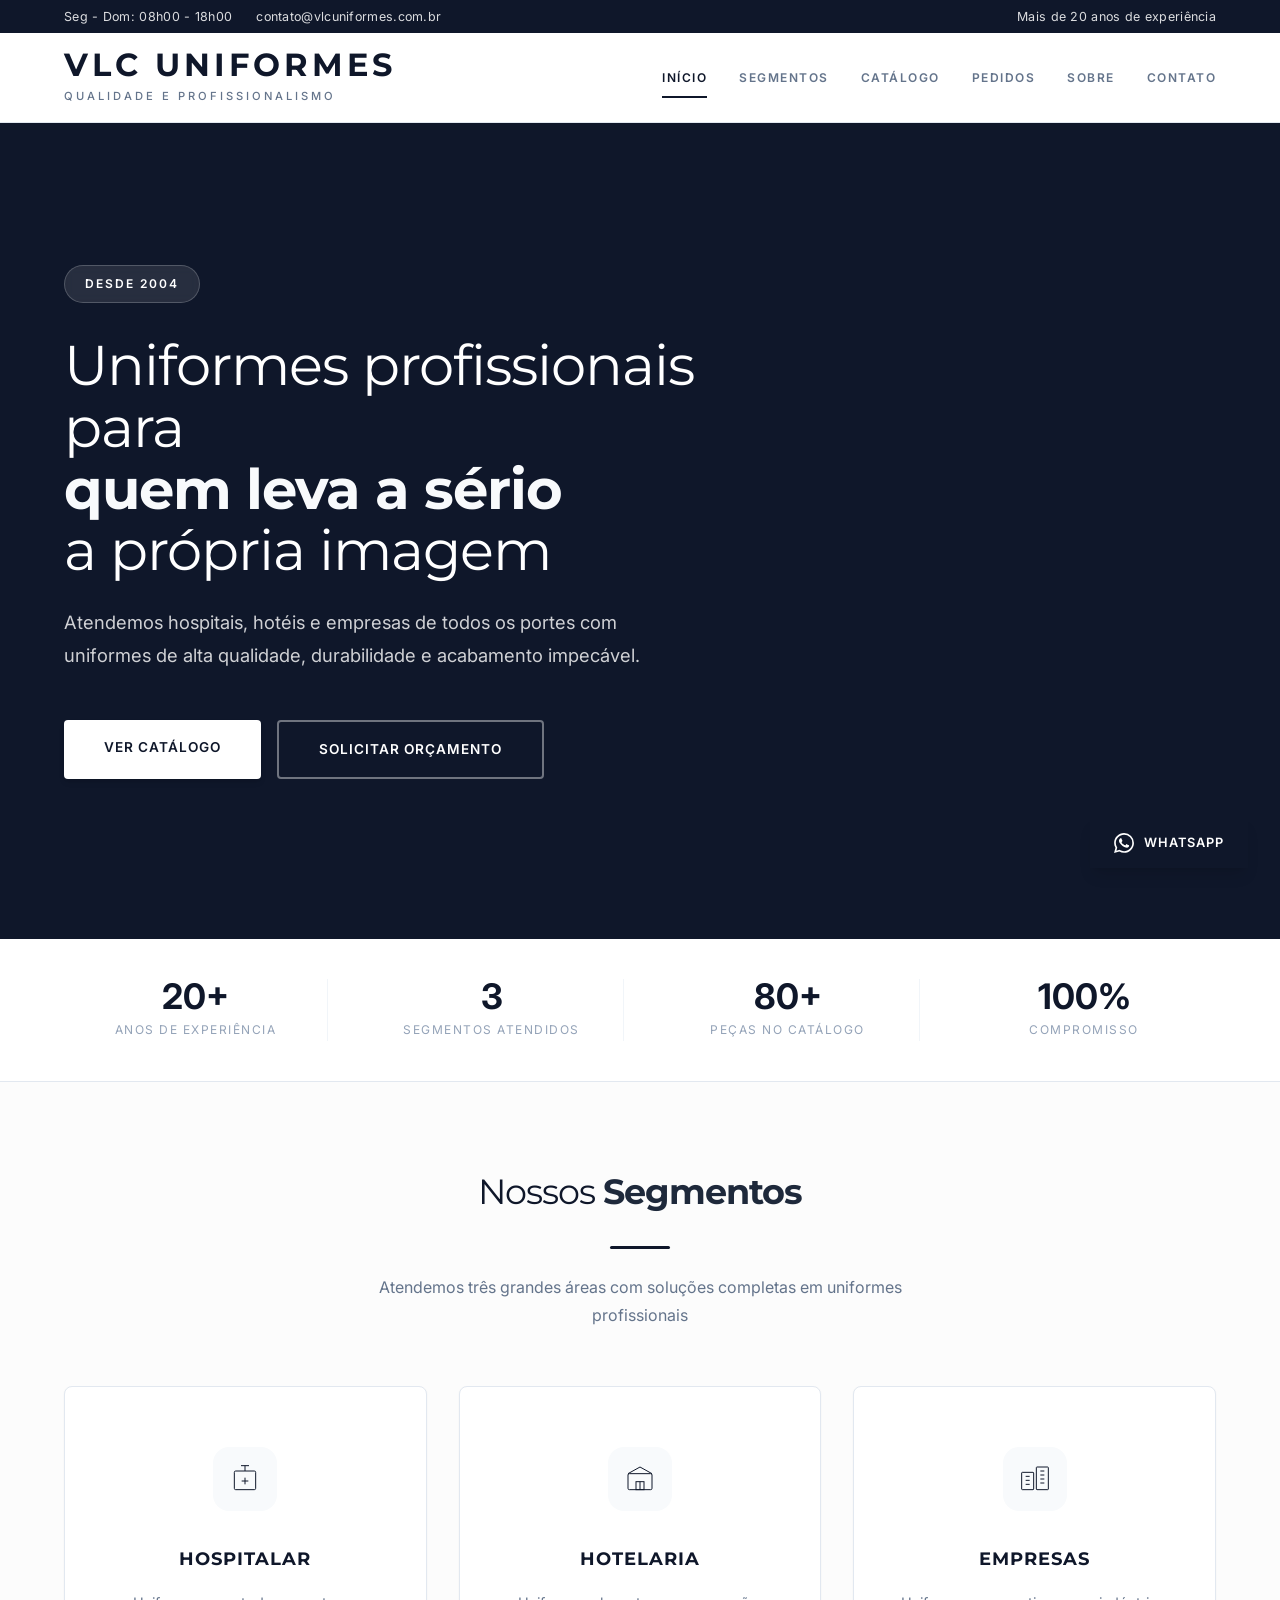
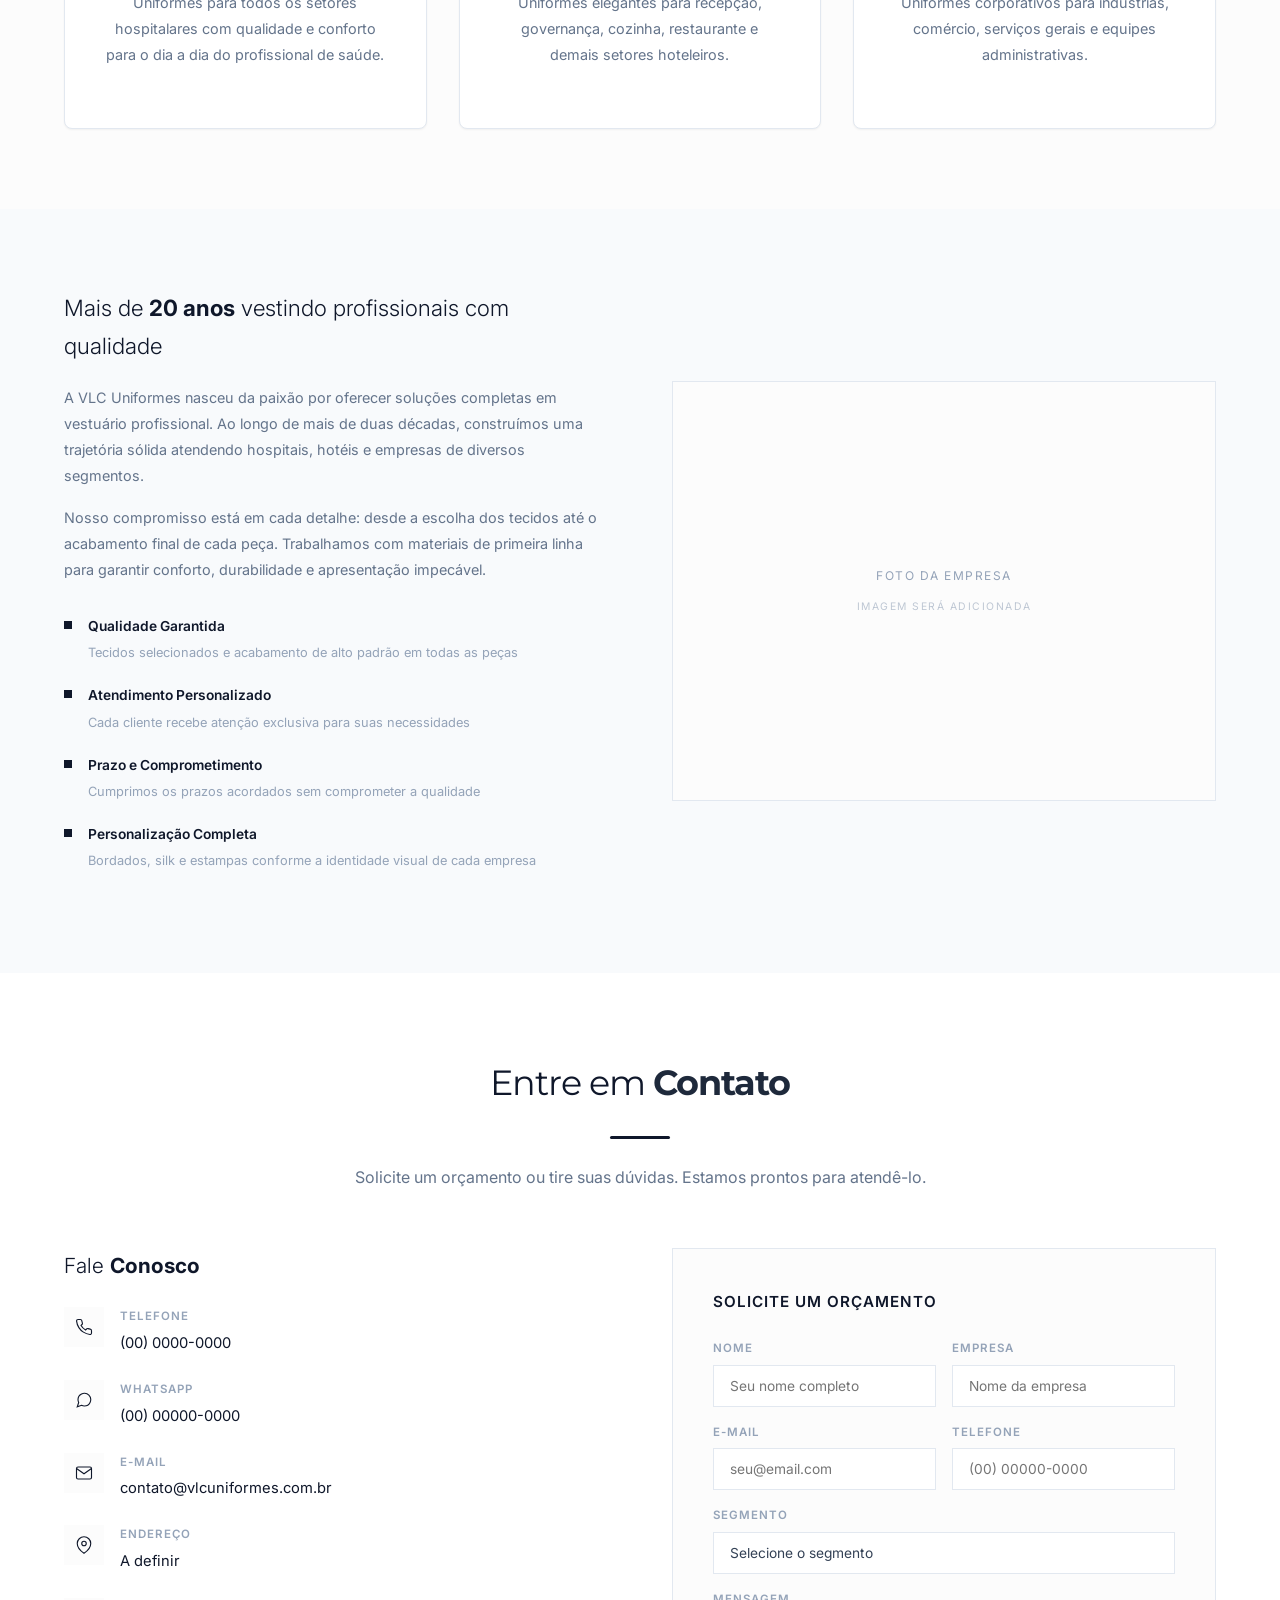
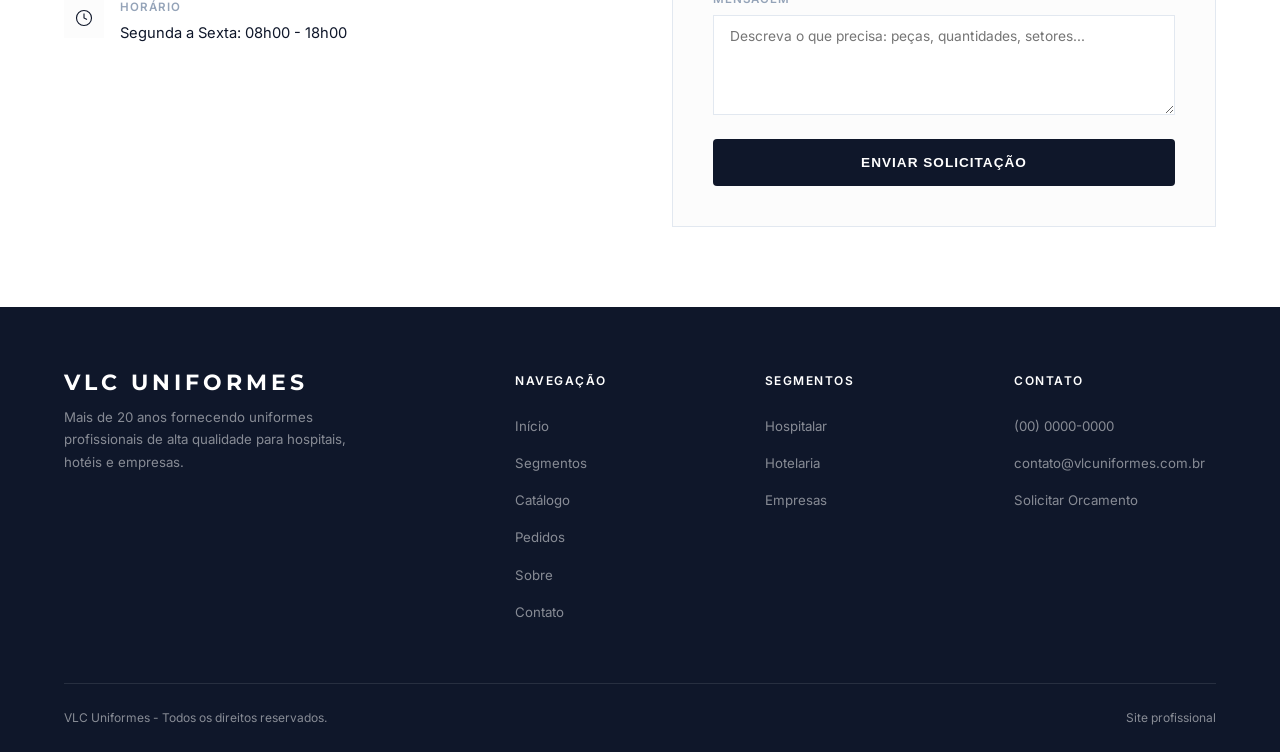
==== commit 21b1522d: "Adicionar página de pedidos e carrinho" ====
--- a/index.html
+++ b/index.html
@@ -29,6 +29,7 @@
                     <a href="#inicio" class="active">Início</a>
                     <a href="#segmentos">Segmentos</a>
                     <a href="catalogo.html">Catálogo</a>
+                    <a href="pedidos.html">Pedidos</a>
                     <a href="#sobre">Sobre</a>
                     <a href="#contato">Contato</a>
                 </nav>
@@ -45,6 +46,7 @@
         <a href="#inicio" onclick="closeMobile()">Início</a>
         <a href="#segmentos" onclick="closeMobile()">Segmentos</a>
         <a href="catalogo.html" onclick="closeMobile()">Catálogo</a>
+        <a href="pedidos.html" onclick="closeMobile()">Pedidos</a>
         <a href="#sobre" onclick="closeMobile()">Sobre</a>
         <a href="#contato" onclick="closeMobile()">Contato</a>
     </nav>
@@ -288,6 +290,7 @@
                         <li><a href="#inicio">Início</a></li>
                         <li><a href="#segmentos">Segmentos</a></li>
                         <li><a href="catalogo.html">Catálogo</a></li>
+                        <li><a href="pedidos.html">Pedidos</a></li>
                         <li><a href="#sobre">Sobre</a></li>
                         <li><a href="#contato">Contato</a></li>
                     </ul>
@@ -331,4 +334,4 @@
 
     <script src="js/scripts.js"></script>
 </body>
-</html>+</html>
--- a/css/style.css
+++ b/css/style.css
@@ -346,6 +346,24 @@
     transform: translateY(-1px);
 }
 
+.btn-outline-dark {
+    background: transparent;
+    color: var(--color-dark);
+    border: 2px solid var(--color-border);
+}
+
+.btn-outline-dark:hover {
+    border-color: var(--color-dark);
+    background: var(--color-section-alt);
+    transform: translateY(-1px);
+}
+
+.btn-sm {
+    padding: 10px 16px;
+    font-size: 0.72rem;
+    letter-spacing: 1px;
+}
+
 /* ===== STATS BAR ===== */
 .stats-bar {
     background: var(--color-white);
@@ -700,6 +718,316 @@
     max-width: 440px;
     margin: 0 auto 24px;
     line-height: 1.7;
+}
+
+.order-section {
+    padding: 140px 0 80px;
+    background: var(--color-white);
+    min-height: 80vh;
+}
+
+.order-grid {
+    display: grid;
+    grid-template-columns: 1fr 1.25fr;
+    gap: 24px;
+    align-items: start;
+}
+
+.order-card {
+    border: 1px solid var(--color-border);
+    background: var(--color-white);
+    padding: 24px;
+    box-shadow: var(--shadow-sm);
+}
+
+.order-card-header {
+    display: flex;
+    align-items: center;
+    justify-content: space-between;
+    gap: 16px;
+    margin-bottom: 16px;
+}
+
+.order-card-title {
+    font-size: 0.9rem;
+    font-weight: 700;
+    color: var(--color-dark);
+    letter-spacing: 1.5px;
+    text-transform: uppercase;
+    font-family: var(--font-heading);
+    margin-bottom: 16px;
+}
+
+.order-card-header .order-card-title {
+    margin-bottom: 0;
+}
+
+.order-link {
+    background: none;
+    border: none;
+    padding: 10px 0;
+    font-size: 0.75rem;
+    font-weight: 600;
+    letter-spacing: 1.5px;
+    text-transform: uppercase;
+    color: var(--color-text-muted);
+    cursor: pointer;
+    transition: var(--transition);
+}
+
+.order-link:hover { color: var(--color-dark); }
+
+.order-form textarea { height: 110px; }
+
+.order-actions {
+    display: flex;
+    gap: 12px;
+    flex-wrap: wrap;
+    margin-top: 10px;
+}
+
+.order-actions .btn {
+    text-align: center;
+    flex: 1;
+    min-width: 220px;
+}
+
+.order-table-wrapper { overflow-x: auto; }
+
+.order-table {
+    width: 100%;
+    border-collapse: collapse;
+    font-size: 0.85rem;
+}
+
+.order-table thead { background: var(--color-section-alt); }
+
+.order-table th {
+    padding: 14px 16px;
+    text-align: left;
+    font-weight: 600;
+    font-size: 0.78rem;
+    color: var(--color-text-muted);
+    text-transform: uppercase;
+    letter-spacing: 1px;
+    border-bottom: 1px solid var(--color-border);
+    white-space: nowrap;
+}
+
+.order-table td {
+    padding: 14px 16px;
+    border-bottom: 1px solid var(--color-border-light);
+    vertical-align: top;
+}
+
+.order-item-name {
+    font-weight: 600;
+    color: var(--color-dark);
+    line-height: 1.35;
+}
+
+.order-item-meta {
+    margin-top: 6px;
+    font-size: 0.8rem;
+    color: var(--color-text-muted);
+}
+
+.order-price,
+.order-subtotal {
+    font-weight: 600;
+    color: var(--color-dark);
+    white-space: nowrap;
+}
+
+.order-size,
+.order-qty {
+    width: 100%;
+    height: 44px;
+    padding: 0 12px;
+    border: 1px solid var(--color-border);
+    border-radius: 4px;
+    background: var(--color-white);
+    font-family: var(--font-primary);
+}
+
+.order-remove {
+    width: 40px;
+    height: 40px;
+    background: var(--color-section-alt);
+    border: 1px solid var(--color-border);
+    border-radius: 4px;
+    cursor: pointer;
+    color: var(--color-text-muted);
+    transition: var(--transition);
+}
+
+.order-remove:hover {
+    background: var(--color-white);
+    border-color: var(--color-dark);
+    color: var(--color-dark);
+}
+
+.order-summary {
+    margin-top: 16px;
+    border: 1px solid var(--color-border);
+    background: var(--color-section-alt);
+    padding: 16px;
+}
+
+.order-summary-row {
+    display: flex;
+    align-items: center;
+    justify-content: space-between;
+    font-size: 0.9rem;
+    padding: 8px 0;
+}
+
+.order-summary-row strong { color: var(--color-dark); }
+
+.order-summary-note {
+    margin-top: 10px;
+    font-size: 0.82rem;
+    color: var(--color-text-light);
+}
+
+.order-empty {
+    padding: 56px 32px;
+}
+
+.modal-overlay {
+    position: fixed;
+    inset: 0;
+    background: rgba(0, 0, 0, 0.55);
+    display: flex;
+    align-items: center;
+    justify-content: center;
+    z-index: 2000;
+    padding: 24px;
+}
+
+.modal {
+    width: 100%;
+    max-width: 520px;
+    background: var(--color-white);
+    border: 1px solid var(--color-border);
+    box-shadow: var(--shadow-lg);
+}
+
+.modal-header {
+    display: flex;
+    align-items: center;
+    justify-content: space-between;
+    padding: 16px 18px;
+    border-bottom: 1px solid var(--color-border);
+}
+
+.modal-title {
+    font-weight: 700;
+    color: var(--color-dark);
+    letter-spacing: 1px;
+    text-transform: uppercase;
+    font-size: 0.85rem;
+    font-family: var(--font-heading);
+}
+
+.modal-close {
+    width: 40px;
+    height: 40px;
+    border: 1px solid var(--color-border);
+    background: var(--color-section-alt);
+    cursor: pointer;
+    border-radius: 4px;
+    color: var(--color-text-muted);
+    transition: var(--transition);
+    font-size: 1rem;
+}
+
+.modal-close:hover {
+    background: var(--color-white);
+    border-color: var(--color-dark);
+    color: var(--color-dark);
+}
+
+.modal-body {
+    padding: 18px;
+}
+
+.modal-product-name {
+    font-weight: 700;
+    color: var(--color-dark);
+    margin-bottom: 6px;
+}
+
+.modal-product-meta {
+    color: var(--color-text-muted);
+    font-size: 0.9rem;
+    margin-bottom: 16px;
+}
+
+.modal-grid {
+    display: grid;
+    grid-template-columns: 1fr 1fr;
+    gap: 12px;
+}
+
+.modal-actions {
+    padding: 16px 18px;
+    border-top: 1px solid var(--color-border);
+    display: flex;
+    gap: 12px;
+    justify-content: flex-end;
+    flex-wrap: wrap;
+}
+
+.toast {
+    position: fixed;
+    left: 50%;
+    bottom: 24px;
+    transform: translateX(-50%) translateY(10px);
+    opacity: 0;
+    pointer-events: none;
+    transition: var(--transition);
+    z-index: 2500;
+}
+
+.toast.show {
+    opacity: 1;
+    transform: translateX(-50%) translateY(0);
+    pointer-events: auto;
+}
+
+.toast-content {
+    background: var(--color-dark);
+    color: var(--color-white);
+    padding: 12px 14px;
+    border-radius: 6px;
+    box-shadow: var(--shadow-lg);
+    display: flex;
+    align-items: center;
+    gap: 12px;
+}
+
+.toast-message {
+    font-size: 0.9rem;
+    opacity: 0.95;
+}
+
+.toast-action {
+    display: inline-block;
+    padding: 10px 12px;
+    border: 1px solid rgba(255, 255, 255, 0.2);
+    border-radius: 6px;
+    font-size: 0.78rem;
+    font-weight: 600;
+    letter-spacing: 1px;
+    text-transform: uppercase;
+    color: var(--color-white);
+    transition: var(--transition);
+}
+
+.toast-action:hover {
+    border-color: rgba(255, 255, 255, 0.35);
+    background: rgba(255, 255, 255, 0.08);
 }
 
 /* ===== ABOUT ===== */
@@ -1046,6 +1374,9 @@
     .product-table th, .product-table td { padding: 10px 12px; }
     .product-table .col-img { display: none; }
     .segment-card { padding: 32px 24px; }
+    .order-grid { grid-template-columns: 1fr; }
+    .order-actions .btn { min-width: 0; flex: 1; }
+    .modal-grid { grid-template-columns: 1fr; }
 }
 
 @media (max-width: 480px) {
@@ -1064,4 +1395,4 @@
     .section { padding: 24px 0; }
     .catalog-panel { display: block !important; }
     .sector-content { max-height: none !important; }
-}+}
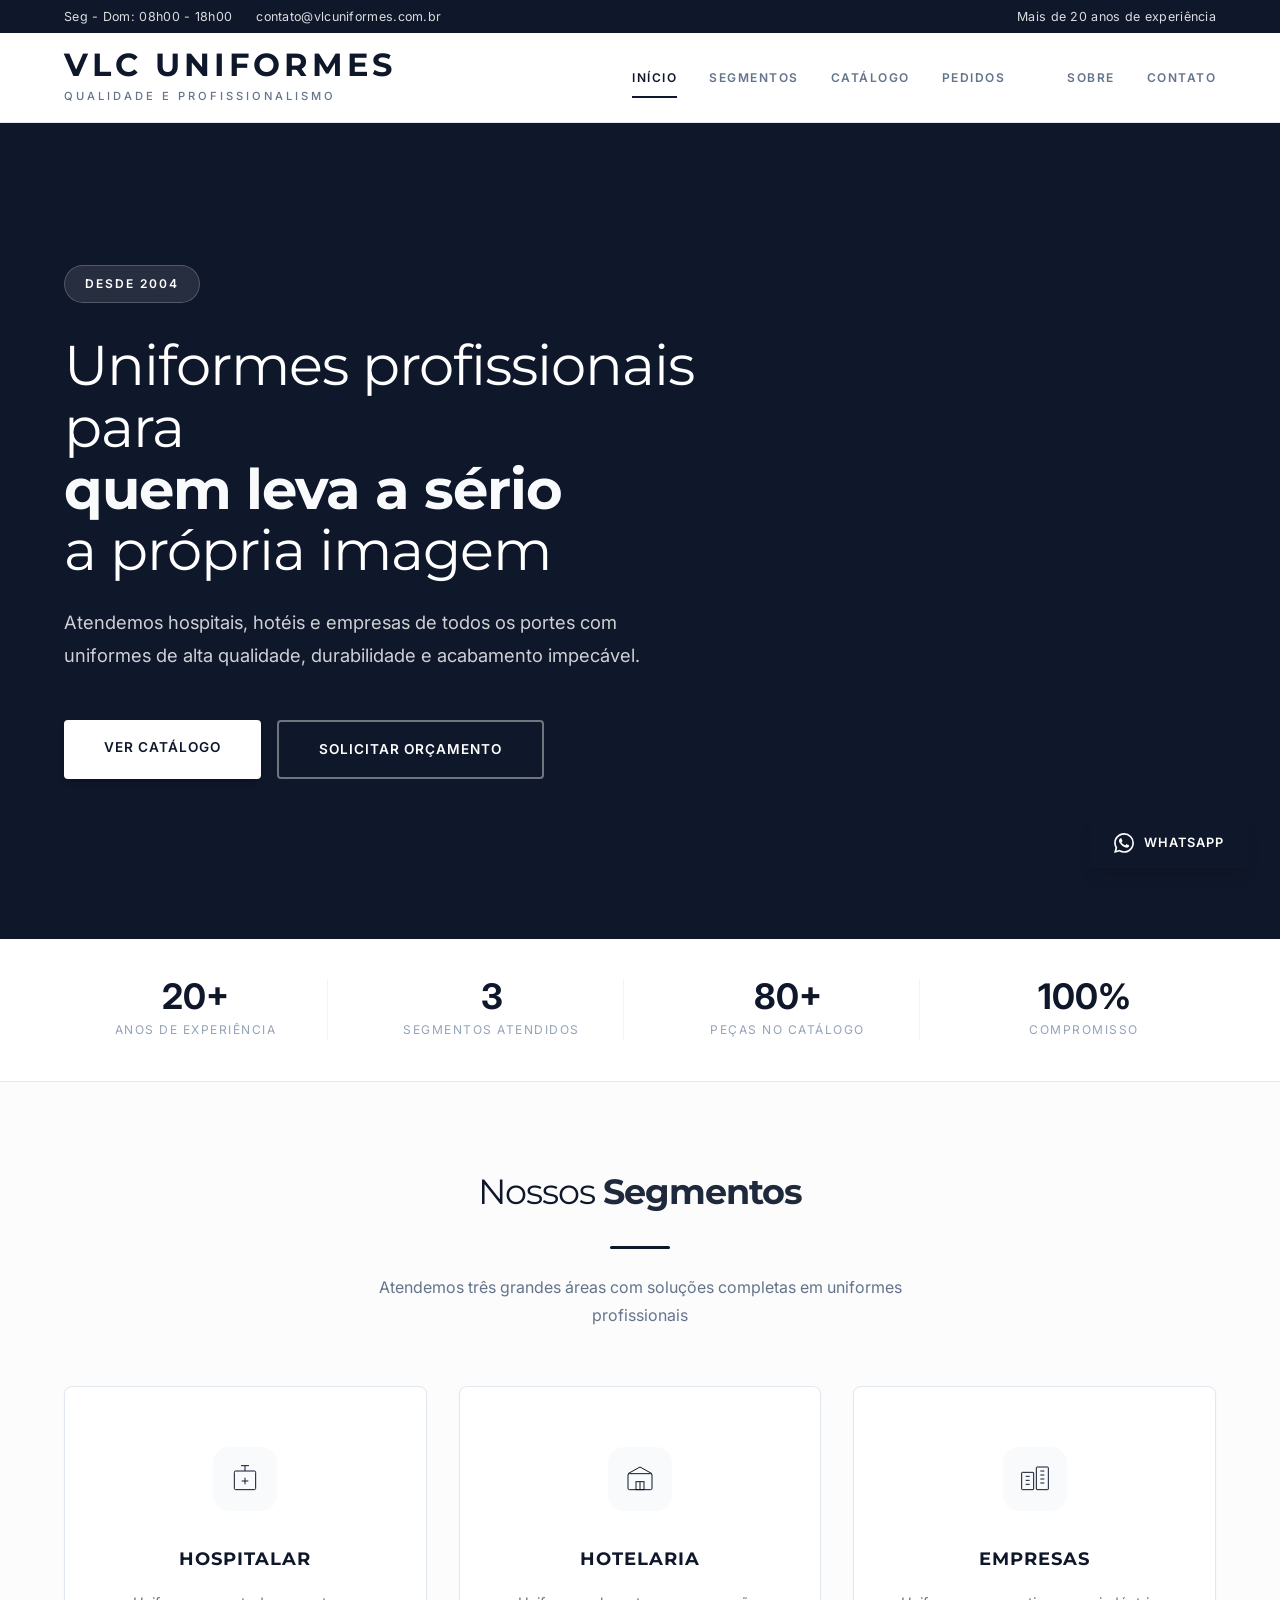
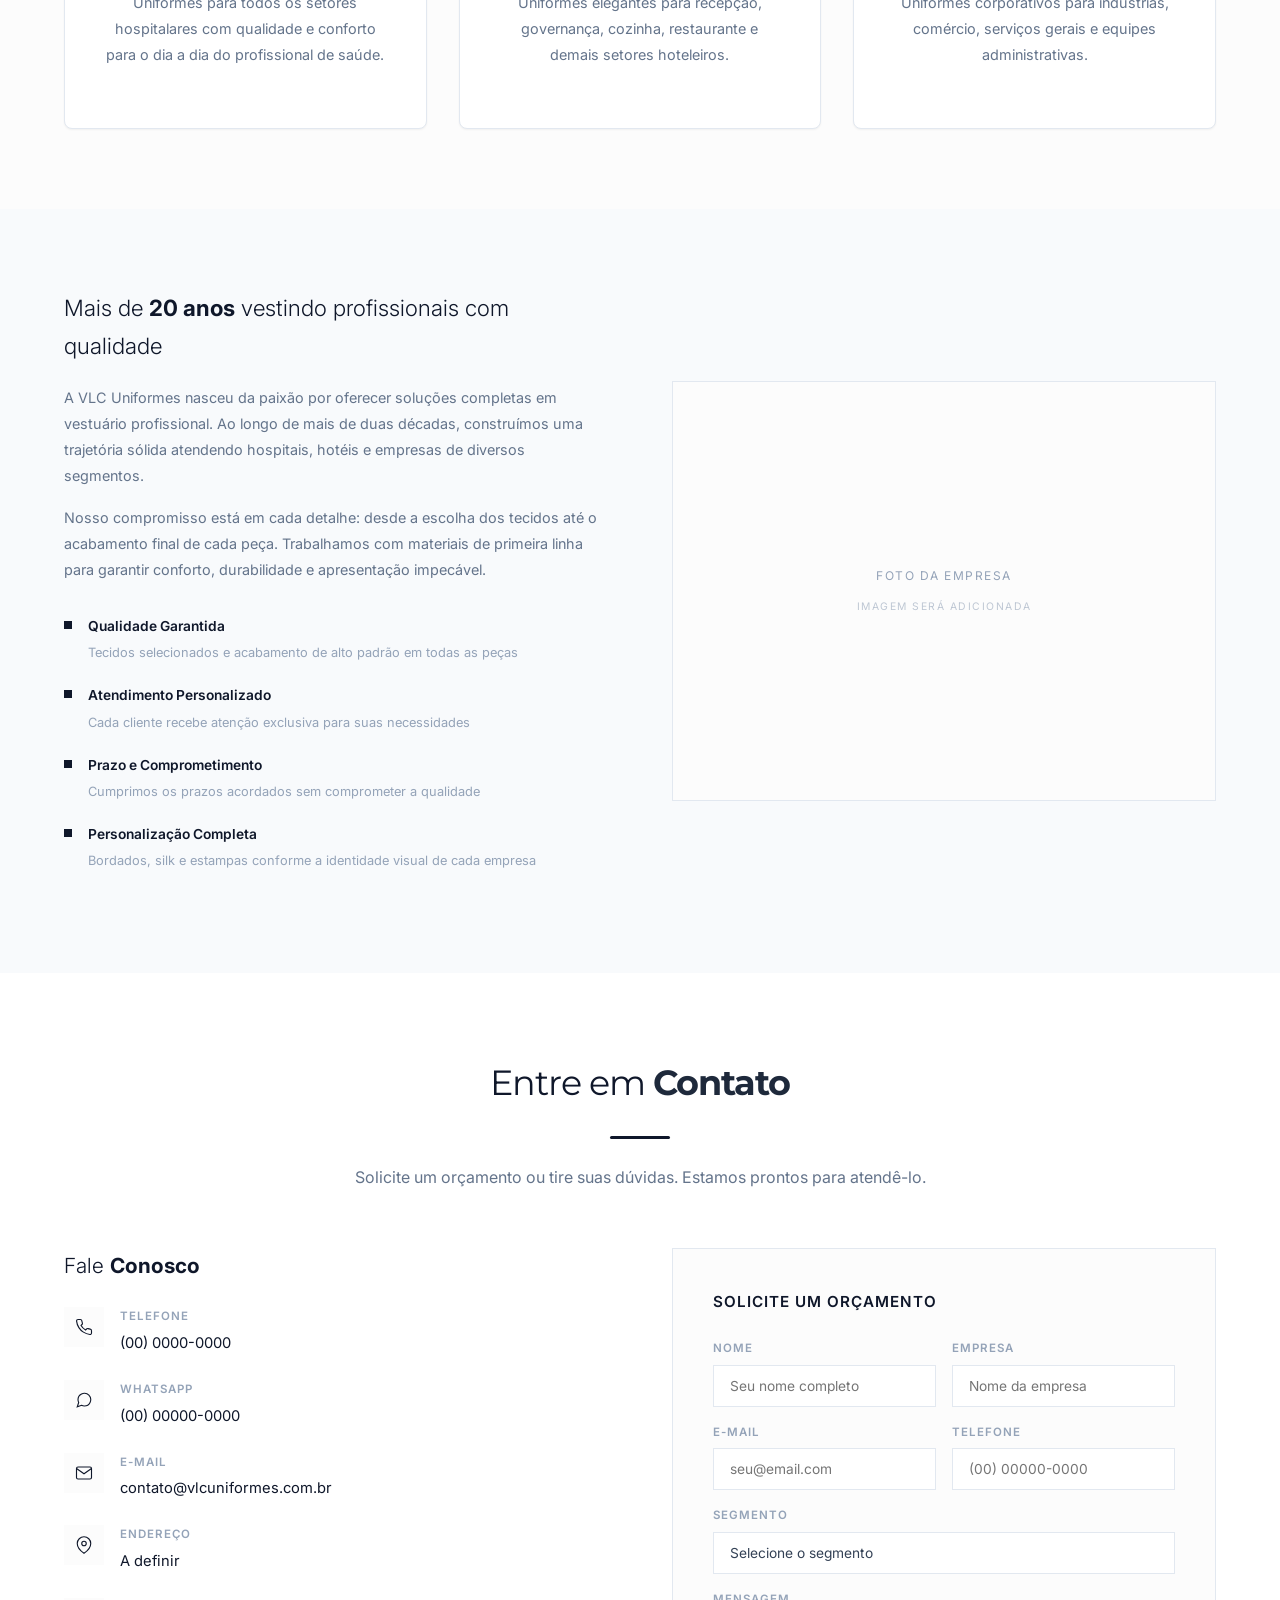
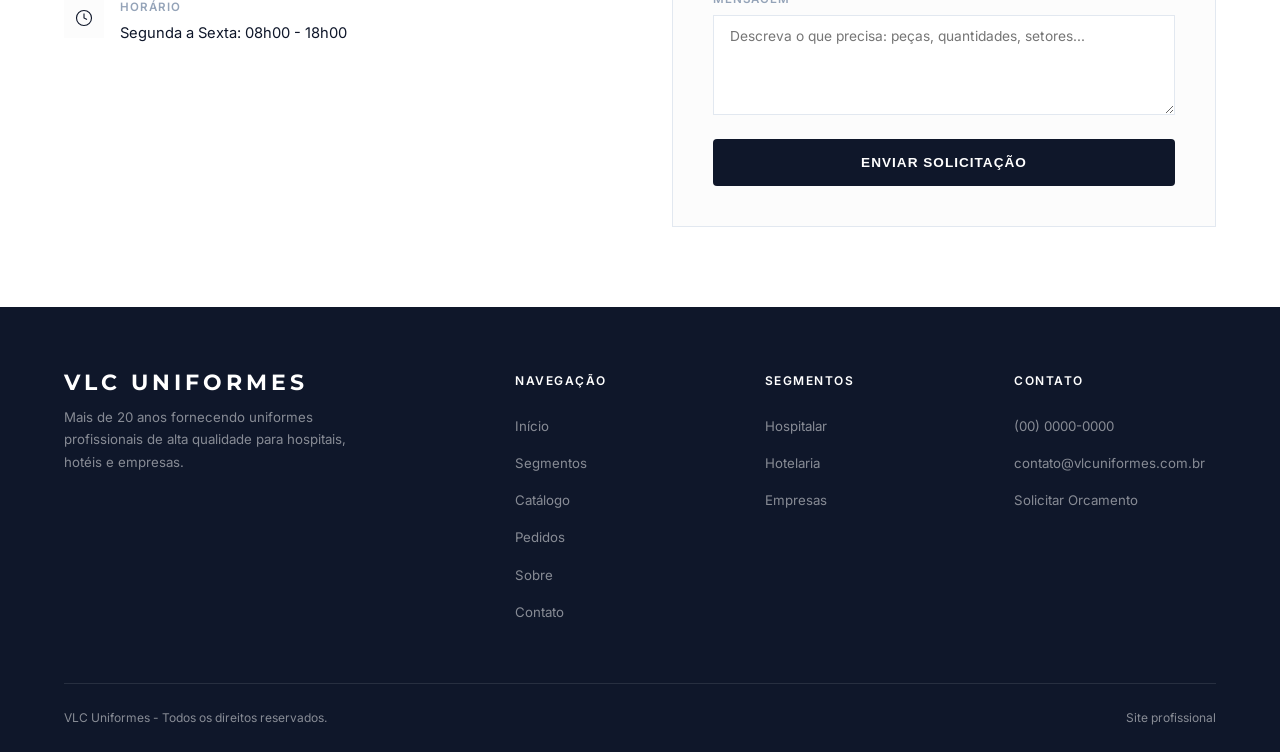
==== commit 14b7ef92: "Mostrar contador de itens do pedido no menu" ====
--- a/index.html
+++ b/index.html
@@ -29,7 +29,7 @@
                     <a href="#inicio" class="active">Início</a>
                     <a href="#segmentos">Segmentos</a>
                     <a href="catalogo.html">Catálogo</a>
-                    <a href="pedidos.html">Pedidos</a>
+                    <a href="pedidos.html">Pedidos <span class="order-count-badge" data-order-count aria-hidden="true"></span></a>
                     <a href="#sobre">Sobre</a>
                     <a href="#contato">Contato</a>
                 </nav>
@@ -46,7 +46,7 @@
         <a href="#inicio" onclick="closeMobile()">Início</a>
         <a href="#segmentos" onclick="closeMobile()">Segmentos</a>
         <a href="catalogo.html" onclick="closeMobile()">Catálogo</a>
-        <a href="pedidos.html" onclick="closeMobile()">Pedidos</a>
+        <a href="pedidos.html" onclick="closeMobile()">Pedidos <span class="order-count-badge" data-order-count aria-hidden="true"></span></a>
         <a href="#sobre" onclick="closeMobile()">Sobre</a>
         <a href="#contato" onclick="closeMobile()">Contato</a>
     </nav>
--- a/css/style.css
+++ b/css/style.css
@@ -126,6 +126,9 @@
 }
 
 .nav-desktop a {
+    display: inline-flex;
+    align-items: center;
+    gap: 8px;
     font-size: 0.75rem;
     font-weight: 600;
     color: var(--color-text-light);
@@ -196,13 +199,38 @@
 .nav-mobile.open { right: 0; }
 
 .nav-mobile a {
-    display: block;
+    display: flex;
+    align-items: center;
+    justify-content: space-between;
     padding: 14px 0;
     font-size: 0.95rem;
     font-weight: 500;
     color: var(--color-text);
     border-bottom: 1px solid var(--color-border-light);
     letter-spacing: 0.5px;
+}
+
+.order-count-badge {
+    min-width: 22px;
+    height: 20px;
+    padding: 0 6px;
+    display: inline-flex;
+    align-items: center;
+    justify-content: center;
+    border-radius: 999px;
+    background: var(--color-dark);
+    color: var(--color-white);
+    font-size: 0.72rem;
+    font-weight: 700;
+    line-height: 1;
+    letter-spacing: 0;
+    opacity: 0;
+    transform: translateY(-1px);
+    transition: var(--transition);
+}
+
+.order-count-badge.show {
+    opacity: 1;
 }
 
 .nav-mobile-close {
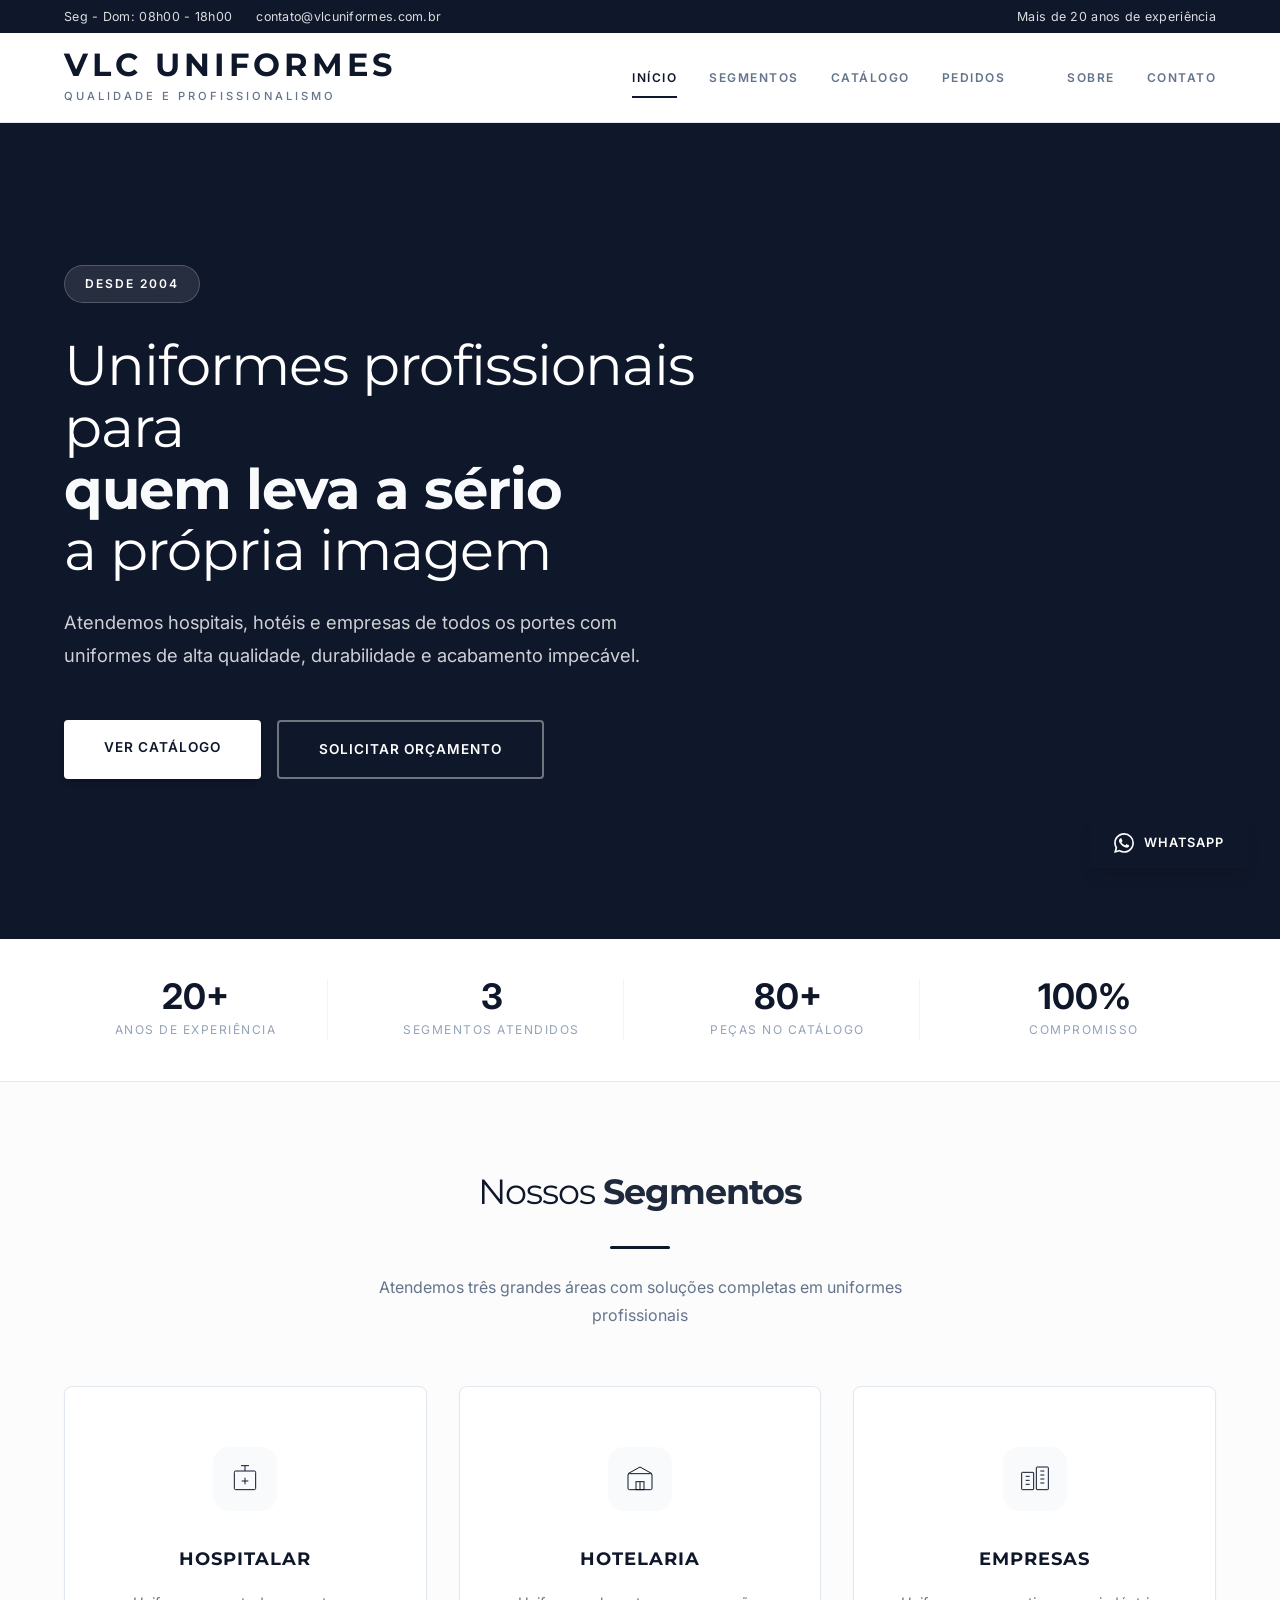
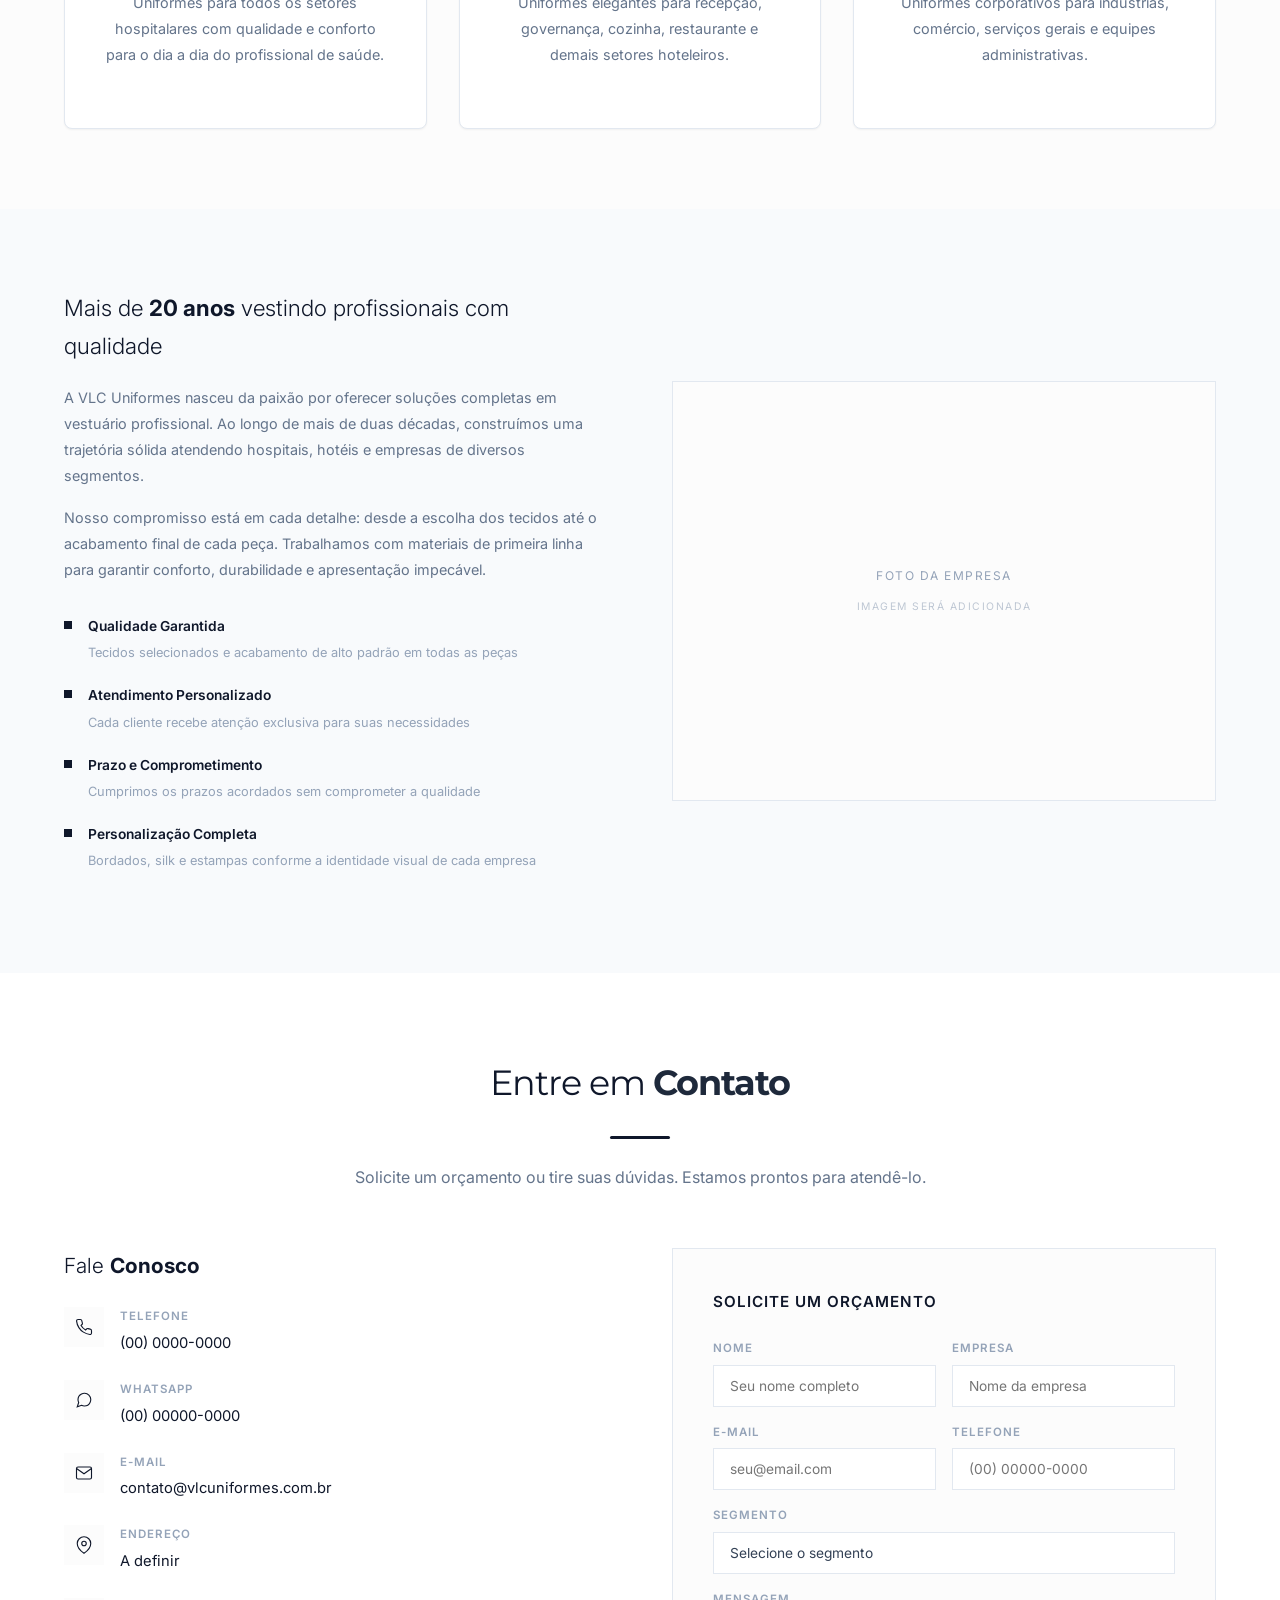
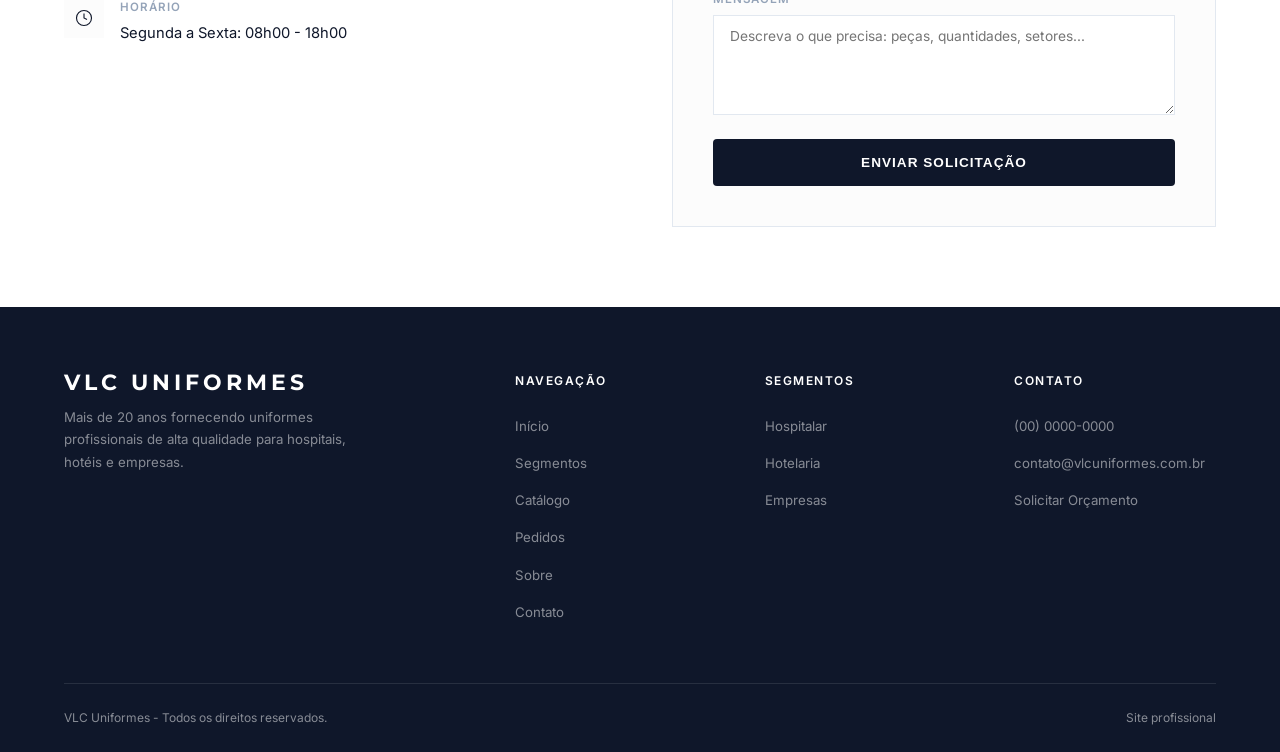
==== commit f17fe81a: "Melhorias visuais e cache do catalogo" ====
--- a/index.html
+++ b/index.html
@@ -4,6 +4,19 @@
     <meta charset="UTF-8">
     <meta name="viewport" content="width=device-width, initial-scale=1.0">
     <title>VLC Uniformes | Mais de 20 Anos de Experiência em Uniformes Profissionais</title>
+    <meta name="description" content="Uniformes profissionais para hospitais, hotelaria e empresas. Qualidade, durabilidade e personalização. Veja o catálogo e monte seu pedido.">
+    <meta name="theme-color" content="#0f172a">
+    <meta name="build" content="2026-04-07-visual-cache-1">
+    <meta property="og:type" content="website">
+    <meta property="og:title" content="VLC Uniformes">
+    <meta property="og:description" content="Uniformes profissionais para hospitais, hotelaria e empresas. Qualidade, durabilidade e personalização.">
+    <meta property="og:url" content="https://felipedosbronze.github.io/vlc-uniformes/">
+    <meta property="og:image" content="https://images.unsplash.com/photo-1622253692010-333f2da6031d?q=80&w=1200&auto=format&fit=crop">
+    <meta property="og:image:width" content="1200">
+    <meta property="og:image:height" content="630">
+    <meta name="twitter:card" content="summary_large_image">
+    <link rel="canonical" href="https://felipedosbronze.github.io/vlc-uniformes/">
+    <link rel="icon" href="data:image/svg+xml,%3Csvg%20xmlns%3D%27http%3A//www.w3.org/2000/svg%27%20viewBox%3D%270%200%20100%20100%27%3E%3Crect%20width%3D%27100%27%20height%3D%27100%27%20rx%3D%2718%27%20fill%3D%27%230f172a%27/%3E%3Ctext%20x%3D%2750%27%20y%3D%2762%27%20font-size%3D%2744%27%20text-anchor%3D%27middle%27%20font-family%3D%27Arial%27%20fill%3D%27white%27%3EVLC%3C/text%3E%3C/svg%3E">
     <link rel="stylesheet" href="css/style.css">
 </head>
 <body>
@@ -308,7 +321,7 @@
                     <ul>
                         <li><a href="tel:0000000000">(00) 0000-0000</a></li>
                         <li><a href="mailto:contato@vlcuniformes.com.br">contato@vlcuniformes.com.br</a></li>
-                        <li><a href="#contato">Solicitar Orcamento</a></li>
+                        <li><a href="#contato">Solicitar Orçamento</a></li>
                     </ul>
                 </div>
             </div>
--- a/css/style.css
+++ b/css/style.css
@@ -590,6 +590,11 @@
     cursor: pointer;
     user-select: none;
     transition: var(--transition);
+    border-radius: 12px 12px 0 0;
+}
+
+.sector-header.collapsed {
+    border-radius: 12px;
 }
 
 .sector-header:hover {
@@ -620,6 +625,7 @@
     transition: max-height 0.4s ease;
     border: 1px solid var(--color-border);
     border-top: none;
+    border-radius: 0 0 12px 12px;
 }
 
 .sector-content.collapsed {
@@ -715,6 +721,7 @@
     font-size: 0.83rem;
     color: var(--color-text-light);
     line-height: 1.6;
+    border-radius: 12px;
 }
 
 .note-banner strong {
@@ -727,6 +734,7 @@
     padding: 80px 40px;
     border: 1px solid var(--color-border);
     background: var(--color-section-alt);
+    border-radius: 14px;
 }
 
 .placeholder-panel h3 {
@@ -766,6 +774,7 @@
     background: var(--color-white);
     padding: 24px;
     box-shadow: var(--shadow-sm);
+    border-radius: 14px;
 }
 
 .order-card-header {
@@ -900,6 +909,7 @@
     border: 1px solid var(--color-border);
     background: var(--color-section-alt);
     padding: 16px;
+    border-radius: 14px;
 }
 
 .order-summary-row {
